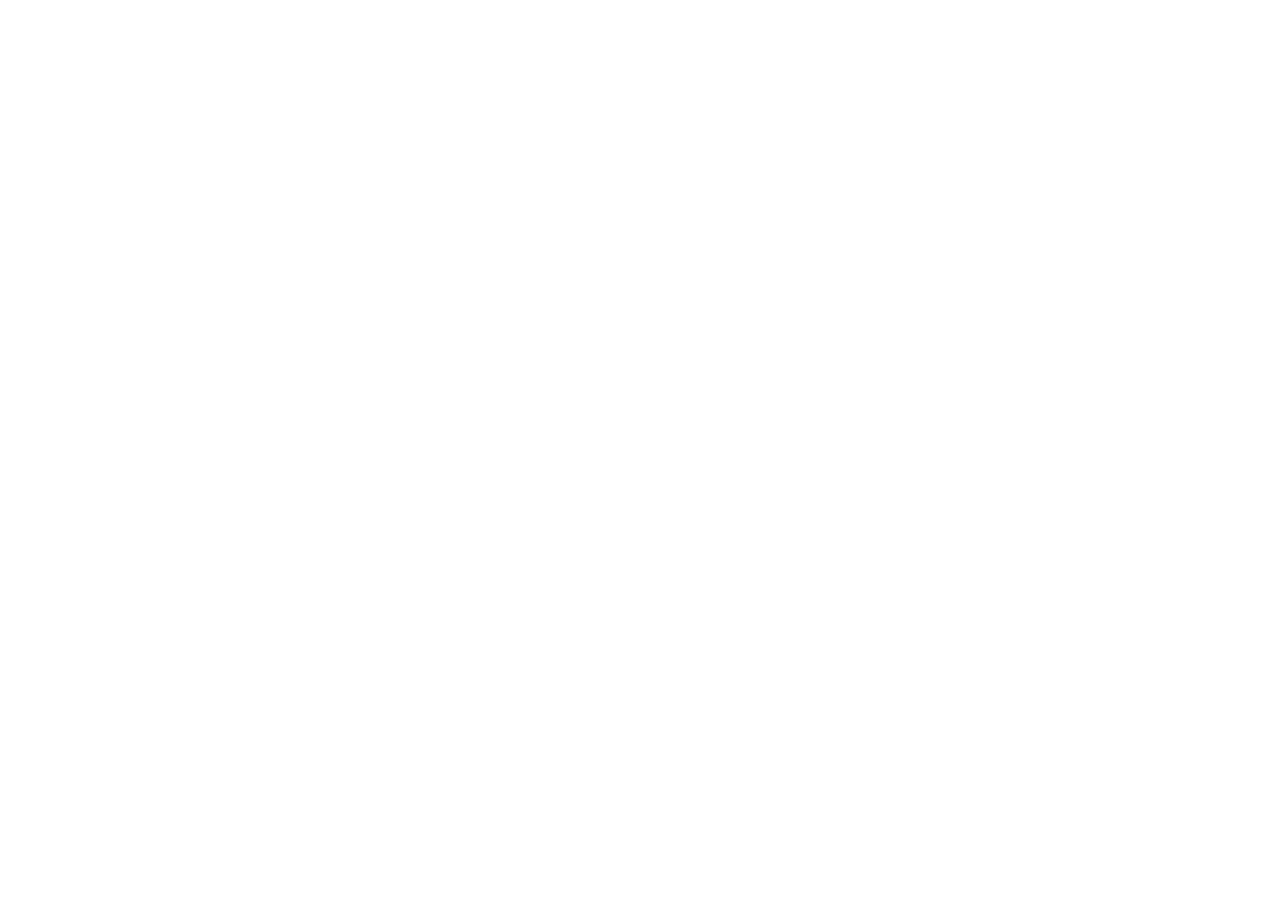
==== index.html @ 86fa1b0d "init project" ====
<!DOCTYPE html>
<html lang="en">
<head>
    <meta charset="UTF-8">
    <meta name="viewport" content="width=device-width, initial-scale=1.0">
    <title>Document</title>
</head>
<body>
    
</body>
</html>
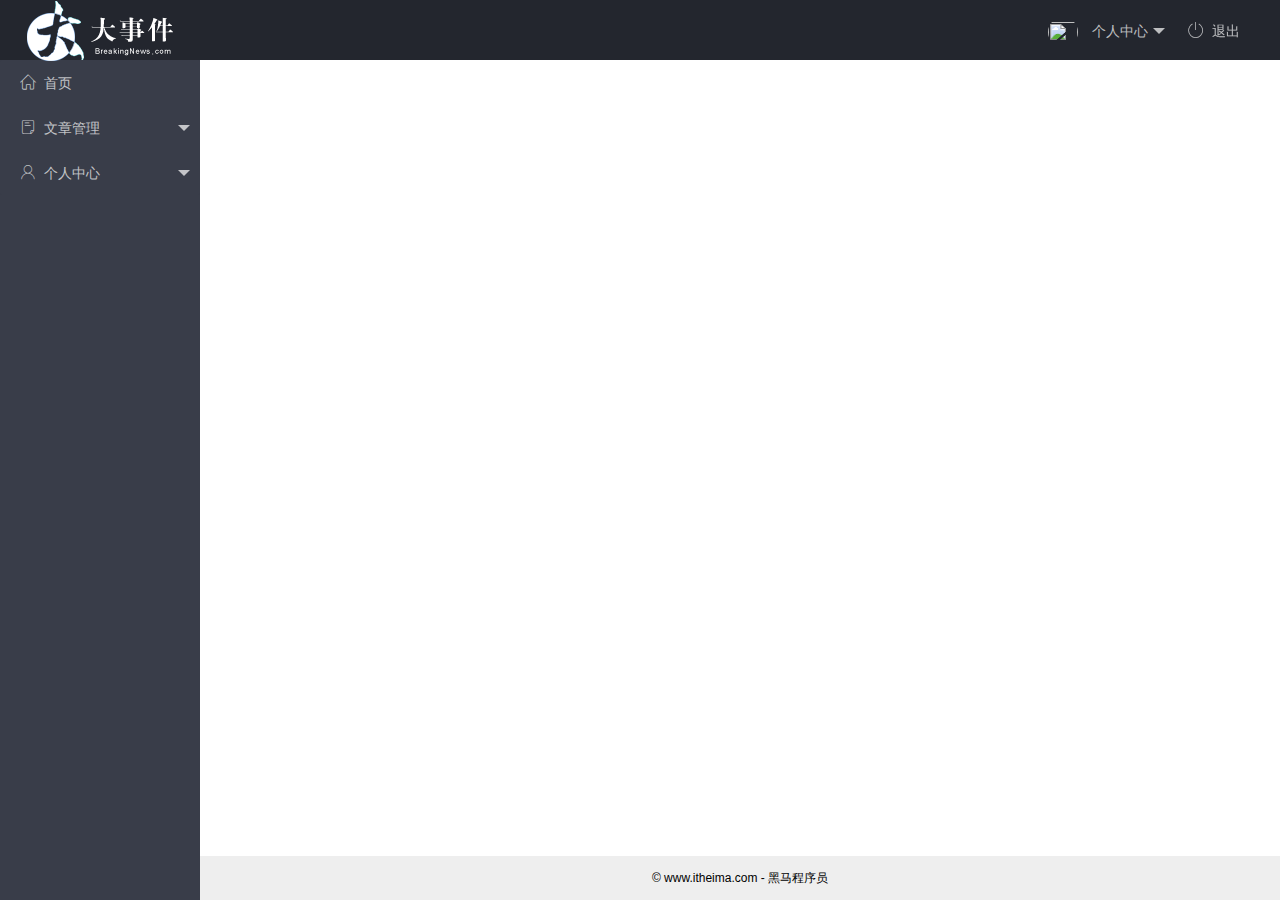
==== commit 45e73224: "完成了首页功能的开发" ====
--- a/index.html
+++ b/index.html
@@ -1,11 +1,86 @@
 <!DOCTYPE html>
 <html lang="en">
+
 <head>
     <meta charset="UTF-8">
     <meta name="viewport" content="width=device-width, initial-scale=1.0">
-    <title>Document</title>
+    <title>后台主页</title>
+    <!-- 导入layui.css -->
+    <link rel="stylesheet" href="assets/lib/layui/css/layui.css">
+    <!-- 导入iconfont.css -->
+    <link rel="stylesheet" href="assets/fonts/iconfont.css">
+    <!-- 导入index.css -->
+    <link rel="stylesheet" href="assets/css/index.css">
 </head>
-<body>
-    
+
+<body class="layui-layout-body">
+    <div class="layui-layout layui-layout-admin">
+        <div class="layui-header">
+            <div class="layui-logo">
+                <!-- 插入logo图片 -->
+                <img src="assets/images/logo.png" alt="">
+            </div>
+            <!-- 头部区域（可配合layui已有的水平导航） -->
+            <ul class="layui-nav layui-layout-right">
+                <li class="layui-nav-item">
+                    <a href="javascript:;">
+                        <img src="http://t.cn/RCzsdCq" class="layui-nav-img">
+                        个人中心
+                    </a>
+                    <dl class="layui-nav-child">
+                        <dd><a href="">基本资料</a></dd>
+                        <dd><a href="">更换头像</a></dd>
+                        <dd><a href="">重置密码</a></dd>
+                    </dl>
+                </li>
+                <li class="layui-nav-item"><a href=""><span class="iconfont icon-tuichu
+                    "></span>退出</a></li>
+            </ul>
+        </div>
+
+        <div class="layui-side layui-bg-black">
+            <div class="layui-side-scroll">
+                <!-- 左侧导航区域（可配合layui已有的垂直导航） -->
+                <!-- lay-shrink="all" 这个属性展开子菜单时，收缩兄弟节点已展开的子菜单 -->
+                <ul class="layui-nav layui-nav-tree" lay-shrink="all">
+                    <li class="layui-nav-item"><a href="home/dashboard.html" target="fm"><span class="iconfont icon-home"></span>首页</a>
+                    </li>
+                    <li class="layui-nav-item">
+                        <a class="" href="javascript:;"><span class="iconfont icon-16"></span>文章管理</a>
+                        <dl class="layui-nav-child">
+                            <dd><a href="javascript:;"><i class="layui-icon layui-icon-app"></i>文章类别</a></dd>
+                            <dd><a href="javascript:;"><i class="layui-icon layui-icon-app"></i>文章列表</a></dd>
+                            <dd><a href="javascript:;"><i class="layui-icon layui-icon-app"></i>发布文章</a></dd>
+                        </dl>
+                    </li>
+                    <li class="layui-nav-item">
+                        <a href="javascript:;"><span class="iconfont icon-user"></span>个人中心</a>
+                        <dl class="layui-nav-child">
+                            <dd><a href="javascript:;"><i class="layui-icon layui-icon-app"></i>基本资料</a></dd>
+                            <dd><a href="javascript:;"><i class="layui-icon layui-icon-app"></i>更换头像</a></dd>
+                            <dd><a href="javascript:;"><i class="layui-icon 
+                                layui-icon-app"></i>重置密码</a></dd>
+                        </dl>
+                    </li>
+                </ul>
+            </div>
+        </div>
+
+        <div class="layui-body">
+            <!-- 内容主体区域 -->
+            <!-- 这个标签可以看作是网页的载体 -->
+            <iframe name="fm" src="" frameborder="0">
+
+            </iframe>
+        </div>
+
+        <div class="layui-footer">
+            <!-- 底部固定区域 -->
+            © www.itheima.com - 黑马程序员
+        </div>
+    </div>
+    <!-- 导入layui.js文件 -->
+    <script src="assets/lib/layui/layui.all.js"></script>
 </body>
+
 </html>--- a/assets/lib/layui/css/layui.css
+++ b/assets/lib/layui/css/layui.css
@@ -0,0 +1,2 @@
+/** layui-v2.5.5 MIT License By https://www.layui.com */
+ .layui-inline,img{display:inline-block;vertical-align:middle}h1,h2,h3,h4,h5,h6{font-weight:400}.layui-edge,.layui-header,.layui-inline,.layui-main{position:relative}.layui-body,.layui-edge,.layui-elip{overflow:hidden}.layui-btn,.layui-edge,.layui-inline,img{vertical-align:middle}.layui-btn,.layui-disabled,.layui-icon,.layui-unselect{-moz-user-select:none;-webkit-user-select:none;-ms-user-select:none}.layui-elip,.layui-form-checkbox span,.layui-form-pane .layui-form-label{text-overflow:ellipsis;white-space:nowrap}.layui-breadcrumb,.layui-tree-btnGroup{visibility:hidden}blockquote,body,button,dd,div,dl,dt,form,h1,h2,h3,h4,h5,h6,input,li,ol,p,pre,td,textarea,th,ul{margin:0;padding:0;-webkit-tap-highlight-color:rgba(0,0,0,0)}a:active,a:hover{outline:0}img{border:none}li{list-style:none}table{border-collapse:collapse;border-spacing:0}h4,h5,h6{font-size:100%}button,input,optgroup,option,select,textarea{font-family:inherit;font-size:inherit;font-style:inherit;font-weight:inherit;outline:0}pre{white-space:pre-wrap;white-space:-moz-pre-wrap;white-space:-pre-wrap;white-space:-o-pre-wrap;word-wrap:break-word}body{line-height:24px;font:14px Helvetica Neue,Helvetica,PingFang SC,Tahoma,Arial,sans-serif}hr{height:1px;margin:10px 0;border:0;clear:both}a{color:#333;text-decoration:none}a:hover{color:#777}a cite{font-style:normal;*cursor:pointer}.layui-border-box,.layui-border-box *{box-sizing:border-box}.layui-box,.layui-box *{box-sizing:content-box}.layui-clear{clear:both;*zoom:1}.layui-clear:after{content:'\20';clear:both;*zoom:1;display:block;height:0}.layui-inline{*display:inline;*zoom:1}.layui-edge{display:inline-block;width:0;height:0;border-width:6px;border-style:dashed;border-color:transparent}.layui-edge-top{top:-4px;border-bottom-color:#999;border-bottom-style:solid}.layui-edge-right{border-left-color:#999;border-left-style:solid}.layui-edge-bottom{top:2px;border-top-color:#999;border-top-style:solid}.layui-edge-left{border-right-color:#999;border-right-style:solid}.layui-disabled,.layui-disabled:hover{color:#d2d2d2!important;cursor:not-allowed!important}.layui-circle{border-radius:100%}.layui-show{display:block!important}.layui-hide{display:none!important}@font-face{font-family:layui-icon;src:url(../font/iconfont.eot?v=250);src:url(../font/iconfont.eot?v=250#iefix) format('embedded-opentype'),url(../font/iconfont.woff2?v=250) format('woff2'),url(../font/iconfont.woff?v=250) format('woff'),url(../font/iconfont.ttf?v=250) format('truetype'),url(../font/iconfont.svg?v=250#layui-icon) format('svg')}.layui-icon{font-family:layui-icon!important;font-size:16px;font-style:normal;-webkit-font-smoothing:antialiased;-moz-osx-font-smoothing:grayscale}.layui-icon-reply-fill:before{content:"\e611"}.layui-icon-set-fill:before{content:"\e614"}.layui-icon-menu-fill:before{content:"\e60f"}.layui-icon-search:before{content:"\e615"}.layui-icon-share:before{content:"\e641"}.layui-icon-set-sm:before{content:"\e620"}.layui-icon-engine:before{content:"\e628"}.layui-icon-close:before{content:"\1006"}.layui-icon-close-fill:before{content:"\1007"}.layui-icon-chart-screen:before{content:"\e629"}.layui-icon-star:before{content:"\e600"}.layui-icon-circle-dot:before{content:"\e617"}.layui-icon-chat:before{content:"\e606"}.layui-icon-release:before{content:"\e609"}.layui-icon-list:before{content:"\e60a"}.layui-icon-chart:before{content:"\e62c"}.layui-icon-ok-circle:before{content:"\1005"}.layui-icon-layim-theme:before{content:"\e61b"}.layui-icon-table:before{content:"\e62d"}.layui-icon-right:before{content:"\e602"}.layui-icon-left:before{content:"\e603"}.layui-icon-cart-simple:before{content:"\e698"}.layui-icon-face-cry:before{content:"\e69c"}.layui-icon-face-smile:before{content:"\e6af"}.layui-icon-survey:before{content:"\e6b2"}.layui-icon-tree:before{content:"\e62e"}.layui-icon-upload-circle:before{content:"\e62f"}.layui-icon-add-circle:before{content:"\e61f"}.layui-icon-download-circle:before{content:"\e601"}.layui-icon-templeate-1:before{content:"\e630"}.layui-icon-util:before{content:"\e631"}.layui-icon-face-surprised:before{content:"\e664"}.layui-icon-edit:before{content:"\e642"}.layui-icon-speaker:before{content:"\e645"}.layui-icon-down:before{content:"\e61a"}.layui-icon-file:before{content:"\e621"}.layui-icon-layouts:before{content:"\e632"}.layui-icon-rate-half:before{content:"\e6c9"}.layui-icon-add-circle-fine:before{content:"\e608"}.layui-icon-prev-circle:before{content:"\e633"}.layui-icon-read:before{content:"\e705"}.layui-icon-404:before{content:"\e61c"}.layui-icon-carousel:before{content:"\e634"}.layui-icon-help:before{content:"\e607"}.layui-icon-code-circle:before{content:"\e635"}.layui-icon-water:before{content:"\e636"}.layui-icon-username:before{content:"\e66f"}.layui-icon-find-fill:before{content:"\e670"}.layui-icon-about:before{content:"\e60b"}.layui-icon-location:before{content:"\e715"}.layui-icon-up:before{content:"\e619"}.layui-icon-pause:before{content:"\e651"}.layui-icon-date:before{content:"\e637"}.layui-icon-layim-uploadfile:before{content:"\e61d"}.layui-icon-delete:before{content:"\e640"}.layui-icon-play:before{content:"\e652"}.layui-icon-top:before{content:"\e604"}.layui-icon-friends:before{content:"\e612"}.layui-icon-refresh-3:before{content:"\e9aa"}.layui-icon-ok:before{content:"\e605"}.layui-icon-layer:before{content:"\e638"}.layui-icon-face-smile-fine:before{content:"\e60c"}.layui-icon-dollar:before{content:"\e659"}.layui-icon-group:before{content:"\e613"}.layui-icon-layim-download:before{content:"\e61e"}.layui-icon-picture-fine:before{content:"\e60d"}.layui-icon-link:before{content:"\e64c"}.layui-icon-diamond:before{content:"\e735"}.layui-icon-log:before{content:"\e60e"}.layui-icon-rate-solid:before{content:"\e67a"}.layui-icon-fonts-del:before{content:"\e64f"}.layui-icon-unlink:before{content:"\e64d"}.layui-icon-fonts-clear:before{content:"\e639"}.layui-icon-triangle-r:before{content:"\e623"}.layui-icon-circle:before{content:"\e63f"}.layui-icon-radio:before{content:"\e643"}.layui-icon-align-center:before{content:"\e647"}.layui-icon-align-right:before{content:"\e648"}.layui-icon-align-left:before{content:"\e649"}.layui-icon-loading-1:before{content:"\e63e"}.layui-icon-return:before{content:"\e65c"}.layui-icon-fonts-strong:before{content:"\e62b"}.layui-icon-upload:before{content:"\e67c"}.layui-icon-dialogue:before{content:"\e63a"}.layui-icon-video:before{content:"\e6ed"}.layui-icon-headset:before{content:"\e6fc"}.layui-icon-cellphone-fine:before{content:"\e63b"}.layui-icon-add-1:before{content:"\e654"}.layui-icon-face-smile-b:before{content:"\e650"}.layui-icon-fonts-html:before{content:"\e64b"}.layui-icon-form:before{content:"\e63c"}.layui-icon-cart:before{content:"\e657"}.layui-icon-camera-fill:before{content:"\e65d"}.layui-icon-tabs:before{content:"\e62a"}.layui-icon-fonts-code:before{content:"\e64e"}.layui-icon-fire:before{content:"\e756"}.layui-icon-set:before{content:"\e716"}.layui-icon-fonts-u:before{content:"\e646"}.layui-icon-triangle-d:before{content:"\e625"}.layui-icon-tips:before{content:"\e702"}.layui-icon-picture:before{content:"\e64a"}.layui-icon-more-vertical:before{content:"\e671"}.layui-icon-flag:before{content:"\e66c"}.layui-icon-loading:before{content:"\e63d"}.layui-icon-fonts-i:before{content:"\e644"}.layui-icon-refresh-1:before{content:"\e666"}.layui-icon-rmb:before{content:"\e65e"}.layui-icon-home:before{content:"\e68e"}.layui-icon-user:before{content:"\e770"}.layui-icon-notice:before{content:"\e667"}.layui-icon-login-weibo:before{content:"\e675"}.layui-icon-voice:before{content:"\e688"}.layui-icon-upload-drag:before{content:"\e681"}.layui-icon-login-qq:before{content:"\e676"}.layui-icon-snowflake:before{content:"\e6b1"}.layui-icon-file-b:before{content:"\e655"}.layui-icon-template:before{content:"\e663"}.layui-icon-auz:before{content:"\e672"}.layui-icon-console:before{content:"\e665"}.layui-icon-app:before{content:"\e653"}.layui-icon-prev:before{content:"\e65a"}.layui-icon-website:before{content:"\e7ae"}.layui-icon-next:before{content:"\e65b"}.layui-icon-component:before{content:"\e857"}.layui-icon-more:before{content:"\e65f"}.layui-icon-login-wechat:before{content:"\e677"}.layui-icon-shrink-right:before{content:"\e668"}.layui-icon-spread-left:before{content:"\e66b"}.layui-icon-camera:before{content:"\e660"}.layui-icon-note:before{content:"\e66e"}.layui-icon-refresh:before{content:"\e669"}.layui-icon-female:before{content:"\e661"}.layui-icon-male:before{content:"\e662"}.layui-icon-password:before{content:"\e673"}.layui-icon-senior:before{content:"\e674"}.layui-icon-theme:before{content:"\e66a"}.layui-icon-tread:before{content:"\e6c5"}.layui-icon-praise:before{content:"\e6c6"}.layui-icon-star-fill:before{content:"\e658"}.layui-icon-rate:before{content:"\e67b"}.layui-icon-template-1:before{content:"\e656"}.layui-icon-vercode:before{content:"\e679"}.layui-icon-cellphone:before{content:"\e678"}.layui-icon-screen-full:before{content:"\e622"}.layui-icon-screen-restore:before{content:"\e758"}.layui-icon-cols:before{content:"\e610"}.layui-icon-export:before{content:"\e67d"}.layui-icon-print:before{content:"\e66d"}.layui-icon-slider:before{content:"\e714"}.layui-icon-addition:before{content:"\e624"}.layui-icon-subtraction:before{content:"\e67e"}.layui-icon-service:before{content:"\e626"}.layui-icon-transfer:before{content:"\e691"}.layui-main{width:1140px;margin:0 auto}.layui-header{z-index:1000;height:60px}.layui-header a:hover{transition:all .5s;-webkit-transition:all .5s}.layui-side{position:fixed;left:0;top:0;bottom:0;z-index:999;width:200px;overflow-x:hidden}.layui-side-scroll{position:relative;width:220px;height:100%;overflow-x:hidden}.layui-body{position:absolute;left:200px;right:0;top:0;bottom:0;z-index:998;width:auto;overflow-y:auto;box-sizing:border-box}.layui-layout-body{overflow:hidden}.layui-layout-admin .layui-header{background-color:#23262E}.layui-layout-admin .layui-side{top:60px;width:200px;overflow-x:hidden}.layui-layout-admin .layui-body{position:fixed;top:60px;bottom:44px}.layui-layout-admin .layui-main{width:auto;margin:0 15px}.layui-layout-admin .layui-footer{position:fixed;left:200px;right:0;bottom:0;height:44px;line-height:44px;padding:0 15px;background-color:#eee}.layui-layout-admin .layui-logo{position:absolute;left:0;top:0;width:200px;height:100%;line-height:60px;text-align:center;color:#009688;font-size:16px}.layui-layout-admin .layui-header .layui-nav{background:0 0}.layui-layout-left{position:absolute!important;left:200px;top:0}.layui-layout-right{position:absolute!important;right:0;top:0}.layui-container{position:relative;margin:0 auto;padding:0 15px;box-sizing:border-box}.layui-fluid{position:relative;margin:0 auto;padding:0 15px}.layui-row:after,.layui-row:before{content:'';display:block;clear:both}.layui-col-lg1,.layui-col-lg10,.layui-col-lg11,.layui-col-lg12,.layui-col-lg2,.layui-col-lg3,.layui-col-lg4,.layui-col-lg5,.layui-col-lg6,.layui-col-lg7,.layui-col-lg8,.layui-col-lg9,.layui-col-md1,.layui-col-md10,.layui-col-md11,.layui-col-md12,.layui-col-md2,.layui-col-md3,.layui-col-md4,.layui-col-md5,.layui-col-md6,.layui-col-md7,.layui-col-md8,.layui-col-md9,.layui-col-sm1,.layui-col-sm10,.layui-col-sm11,.layui-col-sm12,.layui-col-sm2,.layui-col-sm3,.layui-col-sm4,.layui-col-sm5,.layui-col-sm6,.layui-col-sm7,.layui-col-sm8,.layui-col-sm9,.layui-col-xs1,.layui-col-xs10,.layui-col-xs11,.layui-col-xs12,.layui-col-xs2,.layui-col-xs3,.layui-col-xs4,.layui-col-xs5,.layui-col-xs6,.layui-col-xs7,.layui-col-xs8,.layui-col-xs9{position:relative;display:block;box-sizing:border-box}.layui-col-xs1,.layui-col-xs10,.layui-col-xs11,.layui-col-xs12,.layui-col-xs2,.layui-col-xs3,.layui-col-xs4,.layui-col-xs5,.layui-col-xs6,.layui-col-xs7,.layui-col-xs8,.layui-col-xs9{float:left}.layui-col-xs1{width:8.33333333%}.layui-col-xs2{width:16.66666667%}.layui-col-xs3{width:25%}.layui-col-xs4{width:33.33333333%}.layui-col-xs5{width:41.66666667%}.layui-col-xs6{width:50%}.layui-col-xs7{width:58.33333333%}.layui-col-xs8{width:66.66666667%}.layui-col-xs9{width:75%}.layui-col-xs10{width:83.33333333%}.layui-col-xs11{width:91.66666667%}.layui-col-xs12{width:100%}.layui-col-xs-offset1{margin-left:8.33333333%}.layui-col-xs-offset2{margin-left:16.66666667%}.layui-col-xs-offset3{margin-left:25%}.layui-col-xs-offset4{margin-left:33.33333333%}.layui-col-xs-offset5{margin-left:41.66666667%}.layui-col-xs-offset6{margin-left:50%}.layui-col-xs-offset7{margin-left:58.33333333%}.layui-col-xs-offset8{margin-left:66.66666667%}.layui-col-xs-offset9{margin-left:75%}.layui-col-xs-offset10{margin-left:83.33333333%}.layui-col-xs-offset11{margin-left:91.66666667%}.layui-col-xs-offset12{margin-left:100%}@media screen and (max-width:768px){.layui-hide-xs{display:none!important}.layui-show-xs-block{display:block!important}.layui-show-xs-inline{display:inline!important}.layui-show-xs-inline-block{display:inline-block!important}}@media screen and (min-width:768px){.layui-container{width:750px}.layui-hide-sm{display:none!important}.layui-show-sm-block{display:block!important}.layui-show-sm-inline{display:inline!important}.layui-show-sm-inline-block{display:inline-block!important}.layui-col-sm1,.layui-col-sm10,.layui-col-sm11,.layui-col-sm12,.layui-col-sm2,.layui-col-sm3,.layui-col-sm4,.layui-col-sm5,.layui-col-sm6,.layui-col-sm7,.layui-col-sm8,.layui-col-sm9{float:left}.layui-col-sm1{width:8.33333333%}.layui-col-sm2{width:16.66666667%}.layui-col-sm3{width:25%}.layui-col-sm4{width:33.33333333%}.layui-col-sm5{width:41.66666667%}.layui-col-sm6{width:50%}.layui-col-sm7{width:58.33333333%}.layui-col-sm8{width:66.66666667%}.layui-col-sm9{width:75%}.layui-col-sm10{width:83.33333333%}.layui-col-sm11{width:91.66666667%}.layui-col-sm12{width:100%}.layui-col-sm-offset1{margin-left:8.33333333%}.layui-col-sm-offset2{margin-left:16.66666667%}.layui-col-sm-offset3{margin-left:25%}.layui-col-sm-offset4{margin-left:33.33333333%}.layui-col-sm-offset5{margin-left:41.66666667%}.layui-col-sm-offset6{margin-left:50%}.layui-col-sm-offset7{margin-left:58.33333333%}.layui-col-sm-offset8{margin-left:66.66666667%}.layui-col-sm-offset9{margin-left:75%}.layui-col-sm-offset10{margin-left:83.33333333%}.layui-col-sm-offset11{margin-left:91.66666667%}.layui-col-sm-offset12{margin-left:100%}}@media screen and (min-width:992px){.layui-container{width:970px}.layui-hide-md{display:none!important}.layui-show-md-block{display:block!important}.layui-show-md-inline{display:inline!important}.layui-show-md-inline-block{display:inline-block!important}.layui-col-md1,.layui-col-md10,.layui-col-md11,.layui-col-md12,.layui-col-md2,.layui-col-md3,.layui-col-md4,.layui-col-md5,.layui-col-md6,.layui-col-md7,.layui-col-md8,.layui-col-md9{float:left}.layui-col-md1{width:8.33333333%}.layui-col-md2{width:16.66666667%}.layui-col-md3{width:25%}.layui-col-md4{width:33.33333333%}.layui-col-md5{width:41.66666667%}.layui-col-md6{width:50%}.layui-col-md7{width:58.33333333%}.layui-col-md8{width:66.66666667%}.layui-col-md9{width:75%}.layui-col-md10{width:83.33333333%}.layui-col-md11{width:91.66666667%}.layui-col-md12{width:100%}.layui-col-md-offset1{margin-left:8.33333333%}.layui-col-md-offset2{margin-left:16.66666667%}.layui-col-md-offset3{margin-left:25%}.layui-col-md-offset4{margin-left:33.33333333%}.layui-col-md-offset5{margin-left:41.66666667%}.layui-col-md-offset6{margin-left:50%}.layui-col-md-offset7{margin-left:58.33333333%}.layui-col-md-offset8{margin-left:66.66666667%}.layui-col-md-offset9{margin-left:75%}.layui-col-md-offset10{margin-left:83.33333333%}.layui-col-md-offset11{margin-left:91.66666667%}.layui-col-md-offset12{margin-left:100%}}@media screen and (min-width:1200px){.layui-container{width:1170px}.layui-hide-lg{display:none!important}.layui-show-lg-block{display:block!important}.layui-show-lg-inline{display:inline!important}.layui-show-lg-inline-block{display:inline-block!important}.layui-col-lg1,.layui-col-lg10,.layui-col-lg11,.layui-col-lg12,.layui-col-lg2,.layui-col-lg3,.layui-col-lg4,.layui-col-lg5,.layui-col-lg6,.layui-col-lg7,.layui-col-lg8,.layui-col-lg9{float:left}.layui-col-lg1{width:8.33333333%}.layui-col-lg2{width:16.66666667%}.layui-col-lg3{width:25%}.layui-col-lg4{width:33.33333333%}.layui-col-lg5{width:41.66666667%}.layui-col-lg6{width:50%}.layui-col-lg7{width:58.33333333%}.layui-col-lg8{width:66.66666667%}.layui-col-lg9{width:75%}.layui-col-lg10{width:83.33333333%}.layui-col-lg11{width:91.66666667%}.layui-col-lg12{width:100%}.layui-col-lg-offset1{margin-left:8.33333333%}.layui-col-lg-offset2{margin-left:16.66666667%}.layui-col-lg-offset3{margin-left:25%}.layui-col-lg-offset4{margin-left:33.33333333%}.layui-col-lg-offset5{margin-left:41.66666667%}.layui-col-lg-offset6{margin-left:50%}.layui-col-lg-offset7{margin-left:58.33333333%}.layui-col-lg-offset8{margin-left:66.66666667%}.layui-col-lg-offset9{margin-left:75%}.layui-col-lg-offset10{margin-left:83.33333333%}.layui-col-lg-offset11{margin-left:91.66666667%}.layui-col-lg-offset12{margin-left:100%}}.layui-col-space1{margin:-.5px}.layui-col-space1>*{padding:.5px}.layui-col-space3{margin:-1.5px}.layui-col-space3>*{padding:1.5px}.layui-col-space5{margin:-2.5px}.layui-col-space5>*{padding:2.5px}.layui-col-space8{margin:-3.5px}.layui-col-space8>*{padding:3.5px}.layui-col-space10{margin:-5px}.layui-col-space10>*{padding:5px}.layui-col-space12{margin:-6px}.layui-col-space12>*{padding:6px}.layui-col-space15{margin:-7.5px}.layui-col-space15>*{padding:7.5px}.layui-col-space18{margin:-9px}.layui-col-space18>*{padding:9px}.layui-col-space20{margin:-10px}.layui-col-space20>*{padding:10px}.layui-col-space22{margin:-11px}.layui-col-space22>*{padding:11px}.layui-col-space25{margin:-12.5px}.layui-col-space25>*{padding:12.5px}.layui-col-space30{margin:-15px}.layui-col-space30>*{padding:15px}.layui-btn,.layui-input,.layui-select,.layui-textarea,.layui-upload-button{outline:0;-webkit-appearance:none;transition:all .3s;-webkit-transition:all .3s;box-sizing:border-box}.layui-elem-quote{margin-bottom:10px;padding:15px;line-height:22px;border-left:5px solid #009688;border-radius:0 2px 2px 0;background-color:#f2f2f2}.layui-quote-nm{border-style:solid;border-width:1px 1px 1px 5px;background:0 0}.layui-elem-field{margin-bottom:10px;padding:0;border-width:1px;border-style:solid}.layui-elem-field legend{margin-left:20px;padding:0 10px;font-size:20px;font-weight:300}.layui-field-title{margin:10px 0 20px;border-width:1px 0 0}.layui-field-box{padding:10px 15px}.layui-field-title .layui-field-box{padding:10px 0}.layui-progress{position:relative;height:6px;border-radius:20px;background-color:#e2e2e2}.layui-progress-bar{position:absolute;left:0;top:0;width:0;max-width:100%;height:6px;border-radius:20px;text-align:right;background-color:#5FB878;transition:all .3s;-webkit-transition:all .3s}.layui-progress-big,.layui-progress-big .layui-progress-bar{height:18px;line-height:18px}.layui-progress-text{position:relative;top:-20px;line-height:18px;font-size:12px;color:#666}.layui-progress-big .layui-progress-text{position:static;padding:0 10px;color:#fff}.layui-collapse{border-width:1px;border-style:solid;border-radius:2px}.layui-colla-content,.layui-colla-item{border-top-width:1px;border-top-style:solid}.layui-colla-item:first-child{border-top:none}.layui-colla-title{position:relative;height:42px;line-height:42px;padding:0 15px 0 35px;color:#333;background-color:#f2f2f2;cursor:pointer;font-size:14px;overflow:hidden}.layui-colla-content{display:none;padding:10px 15px;line-height:22px;color:#666}.layui-colla-icon{position:absolute;left:15px;top:0;font-size:14px}.layui-card{margin-bottom:15px;border-radius:2px;background-color:#fff;box-shadow:0 1px 2px 0 rgba(0,0,0,.05)}.layui-card:last-child{margin-bottom:0}.layui-card-header{position:relative;height:42px;line-height:42px;padding:0 15px;border-bottom:1px solid #f6f6f6;color:#333;border-radius:2px 2px 0 0;font-size:14px}.layui-bg-black,.layui-bg-blue,.layui-bg-cyan,.layui-bg-green,.layui-bg-orange,.layui-bg-red{color:#fff!important}.layui-card-body{position:relative;padding:10px 15px;line-height:24px}.layui-card-body[pad15]{padding:15px}.layui-card-body[pad20]{padding:20px}.layui-card-body .layui-table{margin:5px 0}.layui-card .layui-tab{margin:0}.layui-panel-window{position:relative;padding:15px;border-radius:0;border-top:5px solid #E6E6E6;background-color:#fff}.layui-auxiliar-moving{position:fixed;left:0;right:0;top:0;bottom:0;width:100%;height:100%;background:0 0;z-index:9999999999}.layui-form-label,.layui-form-mid,.layui-form-select,.layui-input-block,.layui-input-inline,.layui-textarea{position:relative}.layui-bg-red{background-color:#FF5722!important}.layui-bg-orange{background-color:#FFB800!important}.layui-bg-green{background-color:#009688!important}.layui-bg-cyan{background-color:#2F4056!important}.layui-bg-blue{background-color:#1E9FFF!important}.layui-bg-black{background-color:#393D49!important}.layui-bg-gray{background-color:#eee!important;color:#666!important}.layui-badge-rim,.layui-colla-content,.layui-colla-item,.layui-collapse,.layui-elem-field,.layui-form-pane .layui-form-item[pane],.layui-form-pane .layui-form-label,.layui-input,.layui-layedit,.layui-layedit-tool,.layui-quote-nm,.layui-select,.layui-tab-bar,.layui-tab-card,.layui-tab-title,.layui-tab-title .layui-this:after,.layui-textarea{border-color:#e6e6e6}.layui-timeline-item:before,hr{background-color:#e6e6e6}.layui-text{line-height:22px;font-size:14px;color:#666}.layui-text h1,.layui-text h2,.layui-text h3{font-weight:500;color:#333}.layui-text h1{font-size:30px}.layui-text h2{font-size:24px}.layui-text h3{font-size:18px}.layui-text a:not(.layui-btn){color:#01AAED}.layui-text a:not(.layui-btn):hover{text-decoration:underline}.layui-text ul{padding:5px 0 5px 15px}.layui-text ul li{margin-top:5px;list-style-type:disc}.layui-text em,.layui-word-aux{color:#999!important;padding:0 5px!important}.layui-btn{display:inline-block;height:38px;line-height:38px;padding:0 18px;background-color:#009688;color:#fff;white-space:nowrap;text-align:center;font-size:14px;border:none;border-radius:2px;cursor:pointer}.layui-btn:hover{opacity:.8;filter:alpha(opacity=80);color:#fff}.layui-btn:active{opacity:1;filter:alpha(opacity=100)}.layui-btn+.layui-btn{margin-left:10px}.layui-btn-container{font-size:0}.layui-btn-container .layui-btn{margin-right:10px;margin-bottom:10px}.layui-btn-container .layui-btn+.layui-btn{margin-left:0}.layui-table .layui-btn-container .layui-btn{margin-bottom:9px}.layui-btn-radius{border-radius:100px}.layui-btn .layui-icon{margin-right:3px;font-size:18px;vertical-align:bottom;vertical-align:middle\9}.layui-btn-primary{border:1px solid #C9C9C9;background-color:#fff;color:#555}.layui-btn-primary:hover{border-color:#009688;color:#333}.layui-btn-normal{background-color:#1E9FFF}.layui-btn-warm{background-color:#FFB800}.layui-btn-danger{background-color:#FF5722}.layui-btn-checked{background-color:#5FB878}.layui-btn-disabled,.layui-btn-disabled:active,.layui-btn-disabled:hover{border:1px solid #e6e6e6;background-color:#FBFBFB;color:#C9C9C9;cursor:not-allowed;opacity:1}.layui-btn-lg{height:44px;line-height:44px;padding:0 25px;font-size:16px}.layui-btn-sm{height:30px;line-height:30px;padding:0 10px;font-size:12px}.layui-btn-sm i{font-size:16px!important}.layui-btn-xs{height:22px;line-height:22px;padding:0 5px;font-size:12px}.layui-btn-xs i{font-size:14px!important}.layui-btn-group{display:inline-block;vertical-align:middle;font-size:0}.layui-btn-group .layui-btn{margin-left:0!important;margin-right:0!important;border-left:1px solid rgba(255,255,255,.5);border-radius:0}.layui-btn-group .layui-btn-primary{border-left:none}.layui-btn-group .layui-btn-primary:hover{border-color:#C9C9C9;color:#009688}.layui-btn-group .layui-btn:first-child{border-left:none;border-radius:2px 0 0 2px}.layui-btn-group .layui-btn-primary:first-child{border-left:1px solid #c9c9c9}.layui-btn-group .layui-btn:last-child{border-radius:0 2px 2px 0}.layui-btn-group .layui-btn+.layui-btn{margin-left:0}.layui-btn-group+.layui-btn-group{margin-left:10px}.layui-btn-fluid{width:100%}.layui-input,.layui-select,.layui-textarea{height:38px;line-height:1.3;line-height:38px\9;border-width:1px;border-style:solid;background-color:#fff;border-radius:2px}.layui-input::-webkit-input-placeholder,.layui-select::-webkit-input-placeholder,.layui-textarea::-webkit-input-placeholder{line-height:1.3}.layui-input,.layui-textarea{display:block;width:100%;padding-left:10px}.layui-input:hover,.layui-textarea:hover{border-color:#D2D2D2!important}.layui-input:focus,.layui-textarea:focus{border-color:#C9C9C9!important}.layui-textarea{min-height:100px;height:auto;line-height:20px;padding:6px 10px;resize:vertical}.layui-select{padding:0 10px}.layui-form input[type=checkbox],.layui-form input[type=radio],.layui-form select{display:none}.layui-form [lay-ignore]{display:initial}.layui-form-item{margin-bottom:15px;clear:both;*zoom:1}.layui-form-item:after{content:'\20';clear:both;*zoom:1;display:block;height:0}.layui-form-label{float:left;display:block;padding:9px 15px;width:80px;font-weight:400;line-height:20px;text-align:right}.layui-form-label-col{display:block;float:none;padding:9px 0;line-height:20px;text-align:left}.layui-form-item .layui-inline{margin-bottom:5px;margin-right:10px}.layui-input-block{margin-left:110px;min-height:36px}.layui-input-inline{display:inline-block;vertical-align:middle}.layui-form-item .layui-input-inline{float:left;width:190px;margin-right:10px}.layui-form-text .layui-input-inline{width:auto}.layui-form-mid{float:left;display:block;padding:9px 0!important;line-height:20px;margin-right:10px}.layui-form-danger+.layui-form-select .layui-input,.layui-form-danger:focus{border-color:#FF5722!important}.layui-form-select .layui-input{padding-right:30px;cursor:pointer}.layui-form-select .layui-edge{position:absolute;right:10px;top:50%;margin-top:-3px;cursor:pointer;border-width:6px;border-top-color:#c2c2c2;border-top-style:solid;transition:all .3s;-webkit-transition:all .3s}.layui-form-select dl{display:none;position:absolute;left:0;top:42px;padding:5px 0;z-index:899;min-width:100%;border:1px solid #d2d2d2;max-height:300px;overflow-y:auto;background-color:#fff;border-radius:2px;box-shadow:0 2px 4px rgba(0,0,0,.12);box-sizing:border-box}.layui-form-select dl dd,.layui-form-select dl dt{padding:0 10px;line-height:36px;white-space:nowrap;overflow:hidden;text-overflow:ellipsis}.layui-form-select dl dt{font-size:12px;color:#999}.layui-form-select dl dd{cursor:pointer}.layui-form-select dl dd:hover{background-color:#f2f2f2;-webkit-transition:.5s all;transition:.5s all}.layui-form-select .layui-select-group dd{padding-left:20px}.layui-form-select dl dd.layui-select-tips{padding-left:10px!important;color:#999}.layui-form-select dl dd.layui-this{background-color:#5FB878;color:#fff}.layui-form-checkbox,.layui-form-select dl dd.layui-disabled{background-color:#fff}.layui-form-selected dl{display:block}.layui-form-checkbox,.layui-form-checkbox *,.layui-form-switch{display:inline-block;vertical-align:middle}.layui-form-selected .layui-edge{margin-top:-9px;-webkit-transform:rotate(180deg);transform:rotate(180deg);margin-top:-3px\9}:root .layui-form-selected .layui-edge{margin-top:-9px\0/IE9}.layui-form-selectup dl{top:auto;bottom:42px}.layui-select-none{margin:5px 0;text-align:center;color:#999}.layui-select-disabled .layui-disabled{border-color:#eee!important}.layui-select-disabled .layui-edge{border-top-color:#d2d2d2}.layui-form-checkbox{position:relative;height:30px;line-height:30px;margin-right:10px;padding-right:30px;cursor:pointer;font-size:0;-webkit-transition:.1s linear;transition:.1s linear;box-sizing:border-box}.layui-form-checkbox span{padding:0 10px;height:100%;font-size:14px;border-radius:2px 0 0 2px;background-color:#d2d2d2;color:#fff;overflow:hidden}.layui-form-checkbox:hover span{background-color:#c2c2c2}.layui-form-checkbox i{position:absolute;right:0;top:0;width:30px;height:28px;border:1px solid #d2d2d2;border-left:none;border-radius:0 2px 2px 0;color:#fff;font-size:20px;text-align:center}.layui-form-checkbox:hover i{border-color:#c2c2c2;color:#c2c2c2}.layui-form-checked,.layui-form-checked:hover{border-color:#5FB878}.layui-form-checked span,.layui-form-checked:hover span{background-color:#5FB878}.layui-form-checked i,.layui-form-checked:hover i{color:#5FB878}.layui-form-item .layui-form-checkbox{margin-top:4px}.layui-form-checkbox[lay-skin=primary]{height:auto!important;line-height:normal!important;min-width:18px;min-height:18px;border:none!important;margin-right:0;padding-left:28px;padding-right:0;background:0 0}.layui-form-checkbox[lay-skin=primary] span{padding-left:0;padding-right:15px;line-height:18px;background:0 0;color:#666}.layui-form-checkbox[lay-skin=primary] i{right:auto;left:0;width:16px;height:16px;line-height:16px;border:1px solid #d2d2d2;font-size:12px;border-radius:2px;background-color:#fff;-webkit-transition:.1s linear;transition:.1s linear}.layui-form-checkbox[lay-skin=primary]:hover i{border-color:#5FB878;color:#fff}.layui-form-checked[lay-skin=primary] i{border-color:#5FB878!important;background-color:#5FB878;color:#fff}.layui-checkbox-disbaled[lay-skin=primary] span{background:0 0!important;color:#c2c2c2}.layui-checkbox-disbaled[lay-skin=primary]:hover i{border-color:#d2d2d2}.layui-form-item .layui-form-checkbox[lay-skin=primary]{margin-top:10px}.layui-form-switch{position:relative;height:22px;line-height:22px;min-width:35px;padding:0 5px;margin-top:8px;border:1px solid #d2d2d2;border-radius:20px;cursor:pointer;background-color:#fff;-webkit-transition:.1s linear;transition:.1s linear}.layui-form-switch i{position:absolute;left:5px;top:3px;width:16px;height:16px;border-radius:20px;background-color:#d2d2d2;-webkit-transition:.1s linear;transition:.1s linear}.layui-form-switch em{position:relative;top:0;width:25px;margin-left:21px;padding:0!important;text-align:center!important;color:#999!important;font-style:normal!important;font-size:12px}.layui-form-onswitch{border-color:#5FB878;background-color:#5FB878}.layui-checkbox-disbaled,.layui-checkbox-disbaled i{border-color:#e2e2e2!important}.layui-form-onswitch i{left:100%;margin-left:-21px;background-color:#fff}.layui-form-onswitch em{margin-left:5px;margin-right:21px;color:#fff!important}.layui-checkbox-disbaled span{background-color:#e2e2e2!important}.layui-checkbox-disbaled:hover i{color:#fff!important}[lay-radio]{display:none}.layui-form-radio,.layui-form-radio *{display:inline-block;vertical-align:middle}.layui-form-radio{line-height:28px;margin:6px 10px 0 0;padding-right:10px;cursor:pointer;font-size:0}.layui-form-radio *{font-size:14px}.layui-form-radio>i{margin-right:8px;font-size:22px;color:#c2c2c2}.layui-form-radio>i:hover,.layui-form-radioed>i{color:#5FB878}.layui-radio-disbaled>i{color:#e2e2e2!important}.layui-form-pane .layui-form-label{width:110px;padding:8px 15px;height:38px;line-height:20px;border-width:1px;border-style:solid;border-radius:2px 0 0 2px;text-align:center;background-color:#FBFBFB;overflow:hidden;box-sizing:border-box}.layui-form-pane .layui-input-inline{margin-left:-1px}.layui-form-pane .layui-input-block{margin-left:110px;left:-1px}.layui-form-pane .layui-input{border-radius:0 2px 2px 0}.layui-form-pane .layui-form-text .layui-form-label{float:none;width:100%;border-radius:2px;box-sizing:border-box;text-align:left}.layui-form-pane .layui-form-text .layui-input-inline{display:block;margin:0;top:-1px;clear:both}.layui-form-pane .layui-form-text .layui-input-block{margin:0;left:0;top:-1px}.layui-form-pane .layui-form-text .layui-textarea{min-height:100px;border-radius:0 0 2px 2px}.layui-form-pane .layui-form-checkbox{margin:4px 0 4px 10px}.layui-form-pane .layui-form-radio,.layui-form-pane .layui-form-switch{margin-top:6px;margin-left:10px}.layui-form-pane .layui-form-item[pane]{position:relative;border-width:1px;border-style:solid}.layui-form-pane .layui-form-item[pane] .layui-form-label{position:absolute;left:0;top:0;height:100%;border-width:0 1px 0 0}.layui-form-pane .layui-form-item[pane] .layui-input-inline{margin-left:110px}@media screen and (max-width:450px){.layui-form-item .layui-form-label{text-overflow:ellipsis;overflow:hidden;white-space:nowrap}.layui-form-item .layui-inline{display:block;margin-right:0;margin-bottom:20px;clear:both}.layui-form-item .layui-inline:after{content:'\20';clear:both;display:block;height:0}.layui-form-item .layui-input-inline{display:block;float:none;left:-3px;width:auto;margin:0 0 10px 112px}.layui-form-item .layui-input-inline+.layui-form-mid{margin-left:110px;top:-5px;padding:0}.layui-form-item .layui-form-checkbox{margin-right:5px;margin-bottom:5px}}.layui-layedit{border-width:1px;border-style:solid;border-radius:2px}.layui-layedit-tool{padding:3px 5px;border-bottom-width:1px;border-bottom-style:solid;font-size:0}.layedit-tool-fixed{position:fixed;top:0;border-top:1px solid #e2e2e2}.layui-layedit-tool .layedit-tool-mid,.layui-layedit-tool .layui-icon{display:inline-block;vertical-align:middle;text-align:center;font-size:14px}.layui-layedit-tool .layui-icon{position:relative;width:32px;height:30px;line-height:30px;margin:3px 5px;color:#777;cursor:pointer;border-radius:2px}.layui-layedit-tool .layui-icon:hover{color:#393D49}.layui-layedit-tool .layui-icon:active{color:#000}.layui-layedit-tool .layedit-tool-active{background-color:#e2e2e2;color:#000}.layui-layedit-tool .layui-disabled,.layui-layedit-tool .layui-disabled:hover{color:#d2d2d2;cursor:not-allowed}.layui-layedit-tool .layedit-tool-mid{width:1px;height:18px;margin:0 10px;background-color:#d2d2d2}.layedit-tool-html{width:50px!important;font-size:30px!important}.layedit-tool-b,.layedit-tool-code,.layedit-tool-help{font-size:16px!important}.layedit-tool-d,.layedit-tool-face,.layedit-tool-image,.layedit-tool-unlink{font-size:18px!important}.layedit-tool-image input{position:absolute;font-size:0;left:0;top:0;width:100%;height:100%;opacity:.01;filter:Alpha(opacity=1);cursor:pointer}.layui-layedit-iframe iframe{display:block;width:100%}#LAY_layedit_code{overflow:hidden}.layui-laypage{display:inline-block;*display:inline;*zoom:1;vertical-align:middle;margin:10px 0;font-size:0}.layui-laypage>a:first-child,.layui-laypage>a:first-child em{border-radius:2px 0 0 2px}.layui-laypage>a:last-child,.layui-laypage>a:last-child em{border-radius:0 2px 2px 0}.layui-laypage>:first-child{margin-left:0!important}.layui-laypage>:last-child{margin-right:0!important}.layui-laypage a,.layui-laypage button,.layui-laypage input,.layui-laypage select,.layui-laypage span{border:1px solid #e2e2e2}.layui-laypage a,.layui-laypage span{display:inline-block;*display:inline;*zoom:1;vertical-align:middle;padding:0 15px;height:28px;line-height:28px;margin:0 -1px 5px 0;background-color:#fff;color:#333;font-size:12px}.layui-flow-more a *,.layui-laypage input,.layui-table-view select[lay-ignore]{display:inline-block}.layui-laypage a:hover{color:#009688}.layui-laypage em{font-style:normal}.layui-laypage .layui-laypage-spr{color:#999;font-weight:700}.layui-laypage a{text-decoration:none}.layui-laypage .layui-laypage-curr{position:relative}.layui-laypage .layui-laypage-curr em{position:relative;color:#fff}.layui-laypage .layui-laypage-curr .layui-laypage-em{position:absolute;left:-1px;top:-1px;padding:1px;width:100%;height:100%;background-color:#009688}.layui-laypage-em{border-radius:2px}.layui-laypage-next em,.layui-laypage-prev em{font-family:Sim sun;font-size:16px}.layui-laypage .layui-laypage-count,.layui-laypage .layui-laypage-limits,.layui-laypage .layui-laypage-refresh,.layui-laypage .layui-laypage-skip{margin-left:10px;margin-right:10px;padding:0;border:none}.layui-laypage .layui-laypage-limits,.layui-laypage .layui-laypage-refresh{vertical-align:top}.layui-laypage .layui-laypage-refresh i{font-size:18px;cursor:pointer}.layui-laypage select{height:22px;padding:3px;border-radius:2px;cursor:pointer}.layui-laypage .layui-laypage-skip{height:30px;line-height:30px;color:#999}.layui-laypage button,.layui-laypage input{height:30px;line-height:30px;border-radius:2px;vertical-align:top;background-color:#fff;box-sizing:border-box}.layui-laypage input{width:40px;margin:0 10px;padding:0 3px;text-align:center}.layui-laypage input:focus,.layui-laypage select:focus{border-color:#009688!important}.layui-laypage button{margin-left:10px;padding:0 10px;cursor:pointer}.layui-table,.layui-table-view{margin:10px 0}.layui-flow-more{margin:10px 0;text-align:center;color:#999;font-size:14px}.layui-flow-more a{height:32px;line-height:32px}.layui-flow-more a *{vertical-align:top}.layui-flow-more a cite{padding:0 20px;border-radius:3px;background-color:#eee;color:#333;font-style:normal}.layui-flow-more a cite:hover{opacity:.8}.layui-flow-more a i{font-size:30px;color:#737383}.layui-table{width:100%;background-color:#fff;color:#666}.layui-table tr{transition:all .3s;-webkit-transition:all .3s}.layui-table th{text-align:left;font-weight:400}.layui-table tbody tr:hover,.layui-table thead tr,.layui-table-click,.layui-table-header,.layui-table-hover,.layui-table-mend,.layui-table-patch,.layui-table-tool,.layui-table-total,.layui-table-total tr,.layui-table[lay-even] tr:nth-child(even){background-color:#f2f2f2}.layui-table td,.layui-table th,.layui-table-col-set,.layui-table-fixed-r,.layui-table-grid-down,.layui-table-header,.layui-table-page,.layui-table-tips-main,.layui-table-tool,.layui-table-total,.layui-table-view,.layui-table[lay-skin=line],.layui-table[lay-skin=row]{border-width:1px;border-style:solid;border-color:#e6e6e6}.layui-table td,.layui-table th{position:relative;padding:9px 15px;min-height:20px;line-height:20px;font-size:14px}.layui-table[lay-skin=line] td,.layui-table[lay-skin=line] th{border-width:0 0 1px}.layui-table[lay-skin=row] td,.layui-table[lay-skin=row] th{border-width:0 1px 0 0}.layui-table[lay-skin=nob] td,.layui-table[lay-skin=nob] th{border:none}.layui-table img{max-width:100px}.layui-table[lay-size=lg] td,.layui-table[lay-size=lg] th{padding:15px 30px}.layui-table-view .layui-table[lay-size=lg] .layui-table-cell{height:40px;line-height:40px}.layui-table[lay-size=sm] td,.layui-table[lay-size=sm] th{font-size:12px;padding:5px 10px}.layui-table-view .layui-table[lay-size=sm] .layui-table-cell{height:20px;line-height:20px}.layui-table[lay-data]{display:none}.layui-table-box{position:relative;overflow:hidden}.layui-table-view .layui-table{position:relative;width:auto;margin:0}.layui-table-view .layui-table[lay-skin=line]{border-width:0 1px 0 0}.layui-table-view .layui-table[lay-skin=row]{border-width:0 0 1px}.layui-table-view .layui-table td,.layui-table-view .layui-table th{padding:5px 0;border-top:none;border-left:none}.layui-table-view .layui-table th.layui-unselect .layui-table-cell span{cursor:pointer}.layui-table-view .layui-table td{cursor:default}.layui-table-view .layui-table td[data-edit=text]{cursor:text}.layui-table-view .layui-form-checkbox[lay-skin=primary] i{width:18px;height:18px}.layui-table-view .layui-form-radio{line-height:0;padding:0}.layui-table-view .layui-form-radio>i{margin:0;font-size:20px}.layui-table-init{position:absolute;left:0;top:0;width:100%;height:100%;text-align:center;z-index:110}.layui-table-init .layui-icon{position:absolute;left:50%;top:50%;margin:-15px 0 0 -15px;font-size:30px;color:#c2c2c2}.layui-table-header{border-width:0 0 1px;overflow:hidden}.layui-table-header .layui-table{margin-bottom:-1px}.layui-table-tool .layui-inline[lay-event]{position:relative;width:26px;height:26px;padding:5px;line-height:16px;margin-right:10px;text-align:center;color:#333;border:1px solid #ccc;cursor:pointer;-webkit-transition:.5s all;transition:.5s all}.layui-table-tool .layui-inline[lay-event]:hover{border:1px solid #999}.layui-table-tool-temp{padding-right:120px}.layui-table-tool-self{position:absolute;right:17px;top:10px}.layui-table-tool .layui-table-tool-self .layui-inline[lay-event]{margin:0 0 0 10px}.layui-table-tool-panel{position:absolute;top:29px;left:-1px;padding:5px 0;min-width:150px;min-height:40px;border:1px solid #d2d2d2;text-align:left;overflow-y:auto;background-color:#fff;box-shadow:0 2px 4px rgba(0,0,0,.12)}.layui-table-cell,.layui-table-tool-panel li{overflow:hidden;text-overflow:ellipsis;white-space:nowrap}.layui-table-tool-panel li{padding:0 10px;line-height:30px;-webkit-transition:.5s all;transition:.5s all}.layui-table-tool-panel li .layui-form-checkbox[lay-skin=primary]{width:100%;padding-left:28px}.layui-table-tool-panel li:hover{background-color:#f2f2f2}.layui-table-tool-panel li .layui-form-checkbox[lay-skin=primary] i{position:absolute;left:0;top:0}.layui-table-tool-panel li .layui-form-checkbox[lay-skin=primary] span{padding:0}.layui-table-tool .layui-table-tool-self .layui-table-tool-panel{left:auto;right:-1px}.layui-table-col-set{position:absolute;right:0;top:0;width:20px;height:100%;border-width:0 0 0 1px;background-color:#fff}.layui-table-sort{width:10px;height:20px;margin-left:5px;cursor:pointer!important}.layui-table-sort .layui-edge{position:absolute;left:5px;border-width:5px}.layui-table-sort .layui-table-sort-asc{top:3px;border-top:none;border-bottom-style:solid;border-bottom-color:#b2b2b2}.layui-table-sort .layui-table-sort-asc:hover{border-bottom-color:#666}.layui-table-sort .layui-table-sort-desc{bottom:5px;border-bottom:none;border-top-style:solid;border-top-color:#b2b2b2}.layui-table-sort .layui-table-sort-desc:hover{border-top-color:#666}.layui-table-sort[lay-sort=asc] .layui-table-sort-asc{border-bottom-color:#000}.layui-table-sort[lay-sort=desc] .layui-table-sort-desc{border-top-color:#000}.layui-table-cell{height:28px;line-height:28px;padding:0 15px;position:relative;box-sizing:border-box}.layui-table-cell .layui-form-checkbox[lay-skin=primary]{top:-1px;padding:0}.layui-table-cell .layui-table-link{color:#01AAED}.laytable-cell-checkbox,.laytable-cell-numbers,.laytable-cell-radio,.laytable-cell-space{padding:0;text-align:center}.layui-table-body{position:relative;overflow:auto;margin-right:-1px;margin-bottom:-1px}.layui-table-body .layui-none{line-height:26px;padding:15px;text-align:center;color:#999}.layui-table-fixed{position:absolute;left:0;top:0;z-index:101}.layui-table-fixed .layui-table-body{overflow:hidden}.layui-table-fixed-l{box-shadow:0 -1px 8px rgba(0,0,0,.08)}.layui-table-fixed-r{left:auto;right:-1px;border-width:0 0 0 1px;box-shadow:-1px 0 8px rgba(0,0,0,.08)}.layui-table-fixed-r .layui-table-header{position:relative;overflow:visible}.layui-table-mend{position:absolute;right:-49px;top:0;height:100%;width:50px}.layui-table-tool{position:relative;z-index:890;width:100%;min-height:50px;line-height:30px;padding:10px 15px;border-width:0 0 1px}.layui-table-tool .layui-btn-container{margin-bottom:-10px}.layui-table-page,.layui-table-total{border-width:1px 0 0;margin-bottom:-1px;overflow:hidden}.layui-table-page{position:relative;width:100%;padding:7px 7px 0;height:41px;font-size:12px;white-space:nowrap}.layui-table-page>div{height:26px}.layui-table-page .layui-laypage{margin:0}.layui-table-page .layui-laypage a,.layui-table-page .layui-laypage span{height:26px;line-height:26px;margin-bottom:10px;border:none;background:0 0}.layui-table-page .layui-laypage a,.layui-table-page .layui-laypage span.layui-laypage-curr{padding:0 12px}.layui-table-page .layui-laypage span{margin-left:0;padding:0}.layui-table-page .layui-laypage .layui-laypage-prev{margin-left:-7px!important}.layui-table-page .layui-laypage .layui-laypage-curr .layui-laypage-em{left:0;top:0;padding:0}.layui-table-page .layui-laypage button,.layui-table-page .layui-laypage input{height:26px;line-height:26px}.layui-table-page .layui-laypage input{width:40px}.layui-table-page .layui-laypage button{padding:0 10px}.layui-table-page select{height:18px}.layui-table-patch .layui-table-cell{padding:0;width:30px}.layui-table-edit{position:absolute;left:0;top:0;width:100%;height:100%;padding:0 14px 1px;border-radius:0;box-shadow:1px 1px 20px rgba(0,0,0,.15)}.layui-table-edit:focus{border-color:#5FB878!important}select.layui-table-edit{padding:0 0 0 10px;border-color:#C9C9C9}.layui-table-view .layui-form-checkbox,.layui-table-view .layui-form-radio,.layui-table-view .layui-form-switch{top:0;margin:0;box-sizing:content-box}.layui-table-view .layui-form-checkbox{top:-1px;height:26px;line-height:26px}.layui-table-view .layui-form-checkbox i{height:26px}.layui-table-grid .layui-table-cell{overflow:visible}.layui-table-grid-down{position:absolute;top:0;right:0;width:26px;height:100%;padding:5px 0;border-width:0 0 0 1px;text-align:center;background-color:#fff;color:#999;cursor:pointer}.layui-table-grid-down .layui-icon{position:absolute;top:50%;left:50%;margin:-8px 0 0 -8px}.layui-table-grid-down:hover{background-color:#fbfbfb}body .layui-table-tips .layui-layer-content{background:0 0;padding:0;box-shadow:0 1px 6px rgba(0,0,0,.12)}.layui-table-tips-main{margin:-44px 0 0 -1px;max-height:150px;padding:8px 15px;font-size:14px;overflow-y:scroll;background-color:#fff;color:#666}.layui-table-tips-c{position:absolute;right:-3px;top:-13px;width:20px;height:20px;padding:3px;cursor:pointer;background-color:#666;border-radius:50%;color:#fff}.layui-table-tips-c:hover{background-color:#777}.layui-table-tips-c:before{position:relative;right:-2px}.layui-upload-file{display:none!important;opacity:.01;filter:Alpha(opacity=1)}.layui-upload-drag,.layui-upload-form,.layui-upload-wrap{display:inline-block}.layui-upload-list{margin:10px 0}.layui-upload-choose{padding:0 10px;color:#999}.layui-upload-drag{position:relative;padding:30px;border:1px dashed #e2e2e2;background-color:#fff;text-align:center;cursor:pointer;color:#999}.layui-upload-drag .layui-icon{font-size:50px;color:#009688}.layui-upload-drag[lay-over]{border-color:#009688}.layui-upload-iframe{position:absolute;width:0;height:0;border:0;visibility:hidden}.layui-upload-wrap{position:relative;vertical-align:middle}.layui-upload-wrap .layui-upload-file{display:block!important;position:absolute;left:0;top:0;z-index:10;font-size:100px;width:100%;height:100%;opacity:.01;filter:Alpha(opacity=1);cursor:pointer}.layui-transfer-active,.layui-transfer-box{display:inline-block;vertical-align:middle}.layui-transfer-box,.layui-transfer-header,.layui-transfer-search{border-width:0;border-style:solid;border-color:#e6e6e6}.layui-transfer-box{position:relative;border-width:1px;width:200px;height:360px;border-radius:2px;background-color:#fff}.layui-transfer-box .layui-form-checkbox{width:100%;margin:0!important}.layui-transfer-header{height:38px;line-height:38px;padding:0 10px;border-bottom-width:1px}.layui-transfer-search{position:relative;padding:10px;border-bottom-width:1px}.layui-transfer-search .layui-input{height:32px;padding-left:30px;font-size:12px}.layui-transfer-search .layui-icon-search{position:absolute;left:20px;top:50%;margin-top:-8px;color:#666}.layui-transfer-active{margin:0 15px}.layui-transfer-active .layui-btn{display:block;margin:0;padding:0 15px;background-color:#5FB878;border-color:#5FB878;color:#fff}.layui-transfer-active .layui-btn-disabled{background-color:#FBFBFB;border-color:#e6e6e6;color:#C9C9C9}.layui-transfer-active .layui-btn:first-child{margin-bottom:15px}.layui-transfer-active .layui-btn .layui-icon{margin:0;font-size:14px!important}.layui-transfer-data{padding:5px 0;overflow:auto}.layui-transfer-data li{height:32px;line-height:32px;padding:0 10px}.layui-transfer-data li:hover{background-color:#f2f2f2;transition:.5s all}.layui-transfer-data .layui-none{padding:15px 10px;text-align:center;color:#999}.layui-nav{position:relative;padding:0 20px;background-color:#393D49;color:#fff;border-radius:2px;font-size:0;box-sizing:border-box}.layui-nav *{font-size:14px}.layui-nav .layui-nav-item{position:relative;display:inline-block;*display:inline;*zoom:1;vertical-align:middle;line-height:60px}.layui-nav .layui-nav-item a{display:block;padding:0 20px;color:#fff;color:rgba(255,255,255,.7);transition:all .3s;-webkit-transition:all .3s}.layui-nav .layui-this:after,.layui-nav-bar,.layui-nav-tree .layui-nav-itemed:after{position:absolute;left:0;top:0;width:0;height:5px;background-color:#5FB878;transition:all .2s;-webkit-transition:all .2s}.layui-nav-bar{z-index:1000}.layui-nav .layui-nav-item a:hover,.layui-nav .layui-this a{color:#fff}.layui-nav .layui-this:after{content:'';top:auto;bottom:0;width:100%}.layui-nav-img{width:30px;height:30px;margin-right:10px;border-radius:50%}.layui-nav .layui-nav-more{content:'';width:0;height:0;border-style:solid dashed dashed;border-color:#fff transparent transparent;overflow:hidden;cursor:pointer;transition:all .2s;-webkit-transition:all .2s;position:absolute;top:50%;right:3px;margin-top:-3px;border-width:6px;border-top-color:rgba(255,255,255,.7)}.layui-nav .layui-nav-mored,.layui-nav-itemed>a .layui-nav-more{margin-top:-9px;border-style:dashed dashed solid;border-color:transparent transparent #fff}.layui-nav-child{display:none;position:absolute;left:0;top:65px;min-width:100%;line-height:36px;padding:5px 0;box-shadow:0 2px 4px rgba(0,0,0,.12);border:1px solid #d2d2d2;background-color:#fff;z-index:100;border-radius:2px;white-space:nowrap}.layui-nav .layui-nav-child a{color:#333}.layui-nav .layui-nav-child a:hover{background-color:#f2f2f2;color:#000}.layui-nav-child dd{position:relative}.layui-nav .layui-nav-child dd.layui-this a,.layui-nav-child dd.layui-this{background-color:#5FB878;color:#fff}.layui-nav-child dd.layui-this:after{display:none}.layui-nav-tree{width:200px;padding:0}.layui-nav-tree .layui-nav-item{display:block;width:100%;line-height:45px}.layui-nav-tree .layui-nav-item a{position:relative;height:45px;line-height:45px;text-overflow:ellipsis;overflow:hidden;white-space:nowrap}.layui-nav-tree .layui-nav-item a:hover{background-color:#4E5465}.layui-nav-tree .layui-nav-bar{width:5px;height:0;background-color:#009688}.layui-nav-tree .layui-nav-child dd.layui-this,.layui-nav-tree .layui-nav-child dd.layui-this a,.layui-nav-tree .layui-this,.layui-nav-tree .layui-this>a,.layui-nav-tree .layui-this>a:hover{background-color:#009688;color:#fff}.layui-nav-tree .layui-this:after{display:none}.layui-nav-itemed>a,.layui-nav-tree .layui-nav-title a,.layui-nav-tree .layui-nav-title a:hover{color:#fff!important}.layui-nav-tree .layui-nav-child{position:relative;z-index:0;top:0;border:none;box-shadow:none}.layui-nav-tree .layui-nav-child a{height:40px;line-height:40px;color:#fff;color:rgba(255,255,255,.7)}.layui-nav-tree .layui-nav-child,.layui-nav-tree .layui-nav-child a:hover{background:0 0;color:#fff}.layui-nav-tree .layui-nav-more{right:10px}.layui-nav-itemed>.layui-nav-child{display:block;padding:0;background-color:rgba(0,0,0,.3)!important}.layui-nav-itemed>.layui-nav-child>.layui-this>.layui-nav-child{display:block}.layui-nav-side{position:fixed;top:0;bottom:0;left:0;overflow-x:hidden;z-index:999}.layui-bg-blue .layui-nav-bar,.layui-bg-blue .layui-nav-itemed:after,.layui-bg-blue .layui-this:after{background-color:#93D1FF}.layui-bg-blue .layui-nav-child dd.layui-this{background-color:#1E9FFF}.layui-bg-blue .layui-nav-itemed>a,.layui-nav-tree.layui-bg-blue .layui-nav-title a,.layui-nav-tree.layui-bg-blue .layui-nav-title a:hover{background-color:#007DDB!important}.layui-breadcrumb{font-size:0}.layui-breadcrumb>*{font-size:14px}.layui-breadcrumb a{color:#999!important}.layui-breadcrumb a:hover{color:#5FB878!important}.layui-breadcrumb a cite{color:#666;font-style:normal}.layui-breadcrumb span[lay-separator]{margin:0 10px;color:#999}.layui-tab{margin:10px 0;text-align:left!important}.layui-tab[overflow]>.layui-tab-title{overflow:hidden}.layui-tab-title{position:relative;left:0;height:40px;white-space:nowrap;font-size:0;border-bottom-width:1px;border-bottom-style:solid;transition:all .2s;-webkit-transition:all .2s}.layui-tab-title li{display:inline-block;*display:inline;*zoom:1;vertical-align:middle;font-size:14px;transition:all .2s;-webkit-transition:all .2s;position:relative;line-height:40px;min-width:65px;padding:0 15px;text-align:center;cursor:pointer}.layui-tab-title li a{display:block}.layui-tab-title .layui-this{color:#000}.layui-tab-title .layui-this:after{position:absolute;left:0;top:0;content:'';width:100%;height:41px;border-width:1px;border-style:solid;border-bottom-color:#fff;border-radius:2px 2px 0 0;box-sizing:border-box;pointer-events:none}.layui-tab-bar{position:absolute;right:0;top:0;z-index:10;width:30px;height:39px;line-height:39px;border-width:1px;border-style:solid;border-radius:2px;text-align:center;background-color:#fff;cursor:pointer}.layui-tab-bar .layui-icon{position:relative;display:inline-block;top:3px;transition:all .3s;-webkit-transition:all .3s}.layui-tab-item{display:none}.layui-tab-more{padding-right:30px;height:auto!important;white-space:normal!important}.layui-tab-more li.layui-this:after{border-bottom-color:#e2e2e2;border-radius:2px}.layui-tab-more .layui-tab-bar .layui-icon{top:-2px;top:3px\9;-webkit-transform:rotate(180deg);transform:rotate(180deg)}:root .layui-tab-more .layui-tab-bar .layui-icon{top:-2px\0/IE9}.layui-tab-content{padding:10px}.layui-tab-title li .layui-tab-close{position:relative;display:inline-block;width:18px;height:18px;line-height:20px;margin-left:8px;top:1px;text-align:center;font-size:14px;color:#c2c2c2;transition:all .2s;-webkit-transition:all .2s}.layui-tab-title li .layui-tab-close:hover{border-radius:2px;background-color:#FF5722;color:#fff}.layui-tab-brief>.layui-tab-title .layui-this{color:#009688}.layui-tab-brief>.layui-tab-more li.layui-this:after,.layui-tab-brief>.layui-tab-title .layui-this:after{border:none;border-radius:0;border-bottom:2px solid #5FB878}.layui-tab-brief[overflow]>.layui-tab-title .layui-this:after{top:-1px}.layui-tab-card{border-width:1px;border-style:solid;border-radius:2px;box-shadow:0 2px 5px 0 rgba(0,0,0,.1)}.layui-tab-card>.layui-tab-title{background-color:#f2f2f2}.layui-tab-card>.layui-tab-title li{margin-right:-1px;margin-left:-1px}.layui-tab-card>.layui-tab-title .layui-this{background-color:#fff}.layui-tab-card>.layui-tab-title .layui-this:after{border-top:none;border-width:1px;border-bottom-color:#fff}.layui-tab-card>.layui-tab-title .layui-tab-bar{height:40px;line-height:40px;border-radius:0;border-top:none;border-right:none}.layui-tab-card>.layui-tab-more .layui-this{background:0 0;color:#5FB878}.layui-tab-card>.layui-tab-more .layui-this:after{border:none}.layui-timeline{padding-left:5px}.layui-timeline-item{position:relative;padding-bottom:20px}.layui-timeline-axis{position:absolute;left:-5px;top:0;z-index:10;width:20px;height:20px;line-height:20px;background-color:#fff;color:#5FB878;border-radius:50%;text-align:center;cursor:pointer}.layui-timeline-axis:hover{color:#FF5722}.layui-timeline-item:before{content:'';position:absolute;left:5px;top:0;z-index:0;width:1px;height:100%}.layui-timeline-item:last-child:before{display:none}.layui-timeline-item:first-child:before{display:block}.layui-timeline-content{padding-left:25px}.layui-timeline-title{position:relative;margin-bottom:10px}.layui-badge,.layui-badge-dot,.layui-badge-rim{position:relative;display:inline-block;padding:0 6px;font-size:12px;text-align:center;background-color:#FF5722;color:#fff;border-radius:2px}.layui-badge{height:18px;line-height:18px}.layui-badge-dot{width:8px;height:8px;padding:0;border-radius:50%}.layui-badge-rim{height:18px;line-height:18px;border-width:1px;border-style:solid;background-color:#fff;color:#666}.layui-btn .layui-badge,.layui-btn .layui-badge-dot{margin-left:5px}.layui-nav .layui-badge,.layui-nav .layui-badge-dot{position:absolute;top:50%;margin:-8px 6px 0}.layui-tab-title .layui-badge,.layui-tab-title .layui-badge-dot{left:5px;top:-2px}.layui-carousel{position:relative;left:0;top:0;background-color:#f8f8f8}.layui-carousel>[carousel-item]{position:relative;width:100%;height:100%;overflow:hidden}.layui-carousel>[carousel-item]:before{position:absolute;content:'\e63d';left:50%;top:50%;width:100px;line-height:20px;margin:-10px 0 0 -50px;text-align:center;color:#c2c2c2;font-family:layui-icon!important;font-size:30px;font-style:normal;-webkit-font-smoothing:antialiased;-moz-osx-font-smoothing:grayscale}.layui-carousel>[carousel-item]>*{display:none;position:absolute;left:0;top:0;width:100%;height:100%;background-color:#f8f8f8;transition-duration:.3s;-webkit-transition-duration:.3s}.layui-carousel-updown>*{-webkit-transition:.3s ease-in-out up;transition:.3s ease-in-out up}.layui-carousel-arrow{display:none\9;opacity:0;position:absolute;left:10px;top:50%;margin-top:-18px;width:36px;height:36px;line-height:36px;text-align:center;font-size:20px;border:0;border-radius:50%;background-color:rgba(0,0,0,.2);color:#fff;-webkit-transition-duration:.3s;transition-duration:.3s;cursor:pointer}.layui-carousel-arrow[lay-type=add]{left:auto!important;right:10px}.layui-carousel:hover .layui-carousel-arrow[lay-type=add],.layui-carousel[lay-arrow=always] .layui-carousel-arrow[lay-type=add]{right:20px}.layui-carousel[lay-arrow=always] .layui-carousel-arrow{opacity:1;left:20px}.layui-carousel[lay-arrow=none] .layui-carousel-arrow{display:none}.layui-carousel-arrow:hover,.layui-carousel-ind ul:hover{background-color:rgba(0,0,0,.35)}.layui-carousel:hover .layui-carousel-arrow{display:block\9;opacity:1;left:20px}.layui-carousel-ind{position:relative;top:-35px;width:100%;line-height:0!important;text-align:center;font-size:0}.layui-carousel[lay-indicator=outside]{margin-bottom:30px}.layui-carousel[lay-indicator=outside] .layui-carousel-ind{top:10px}.layui-carousel[lay-indicator=outside] .layui-carousel-ind ul{background-color:rgba(0,0,0,.5)}.layui-carousel[lay-indicator=none] .layui-carousel-ind{display:none}.layui-carousel-ind ul{display:inline-block;padding:5px;background-color:rgba(0,0,0,.2);border-radius:10px;-webkit-transition-duration:.3s;transition-duration:.3s}.layui-carousel-ind li{display:inline-block;width:10px;height:10px;margin:0 3px;font-size:14px;background-color:#e2e2e2;background-color:rgba(255,255,255,.5);border-radius:50%;cursor:pointer;-webkit-transition-duration:.3s;transition-duration:.3s}.layui-carousel-ind li:hover{background-color:rgba(255,255,255,.7)}.layui-carousel-ind li.layui-this{background-color:#fff}.layui-carousel>[carousel-item]>.layui-carousel-next,.layui-carousel>[carousel-item]>.layui-carousel-prev,.layui-carousel>[carousel-item]>.layui-this{display:block}.layui-carousel>[carousel-item]>.layui-this{left:0}.layui-carousel>[carousel-item]>.layui-carousel-prev{left:-100%}.layui-carousel>[carousel-item]>.layui-carousel-next{left:100%}.layui-carousel>[carousel-item]>.layui-carousel-next.layui-carousel-left,.layui-carousel>[carousel-item]>.layui-carousel-prev.layui-carousel-right{left:0}.layui-carousel>[carousel-item]>.layui-this.layui-carousel-left{left:-100%}.layui-carousel>[carousel-item]>.layui-this.layui-carousel-right{left:100%}.layui-carousel[lay-anim=updown] .layui-carousel-arrow{left:50%!important;top:20px;margin:0 0 0 -18px}.layui-carousel[lay-anim=updown]>[carousel-item]>*,.layui-carousel[lay-anim=fade]>[carousel-item]>*{left:0!important}.layui-carousel[lay-anim=updown] .layui-carousel-arrow[lay-type=add]{top:auto!important;bottom:20px}.layui-carousel[lay-anim=updown] .layui-carousel-ind{position:absolute;top:50%;right:20px;width:auto;height:auto}.layui-carousel[lay-anim=updown] .layui-carousel-ind ul{padding:3px 5px}.layui-carousel[lay-anim=updown] .layui-carousel-ind li{display:block;margin:6px 0}.layui-carousel[lay-anim=updown]>[carousel-item]>.layui-this{top:0}.layui-carousel[lay-anim=updown]>[carousel-item]>.layui-carousel-prev{top:-100%}.layui-carousel[lay-anim=updown]>[carousel-item]>.layui-carousel-next{top:100%}.layui-carousel[lay-anim=updown]>[carousel-item]>.layui-carousel-next.layui-carousel-left,.layui-carousel[lay-anim=updown]>[carousel-item]>.layui-carousel-prev.layui-carousel-right{top:0}.layui-carousel[lay-anim=updown]>[carousel-item]>.layui-this.layui-carousel-left{top:-100%}.layui-carousel[lay-anim=updown]>[carousel-item]>.layui-this.layui-carousel-right{top:100%}.layui-carousel[lay-anim=fade]>[carousel-item]>.layui-carousel-next,.layui-carousel[lay-anim=fade]>[carousel-item]>.layui-carousel-prev{opacity:0}.layui-carousel[lay-anim=fade]>[carousel-item]>.layui-carousel-next.layui-carousel-left,.layui-carousel[lay-anim=fade]>[carousel-item]>.layui-carousel-prev.layui-carousel-right{opacity:1}.layui-carousel[lay-anim=fade]>[carousel-item]>.layui-this.layui-carousel-left,.layui-carousel[lay-anim=fade]>[carousel-item]>.layui-this.layui-carousel-right{opacity:0}.layui-fixbar{position:fixed;right:15px;bottom:15px;z-index:999999}.layui-fixbar li{width:50px;height:50px;line-height:50px;margin-bottom:1px;text-align:center;cursor:pointer;font-size:30px;background-color:#9F9F9F;color:#fff;border-radius:2px;opacity:.95}.layui-fixbar li:hover{opacity:.85}.layui-fixbar li:active{opacity:1}.layui-fixbar .layui-fixbar-top{display:none;font-size:40px}body .layui-util-face{border:none;background:0 0}body .layui-util-face .layui-layer-content{padding:0;background-color:#fff;color:#666;box-shadow:none}.layui-util-face .layui-layer-TipsG{display:none}.layui-util-face ul{position:relative;width:372px;padding:10px;border:1px solid #D9D9D9;background-color:#fff;box-shadow:0 0 20px rgba(0,0,0,.2)}.layui-util-face ul li{cursor:pointer;float:left;border:1px solid #e8e8e8;height:22px;width:26px;overflow:hidden;margin:-1px 0 0 -1px;padding:4px 2px;text-align:center}.layui-util-face ul li:hover{position:relative;z-index:2;border:1px solid #eb7350;background:#fff9ec}.layui-code{position:relative;margin:10px 0;padding:15px;line-height:20px;border:1px solid #ddd;border-left-width:6px;background-color:#F2F2F2;color:#333;font-family:Courier New;font-size:12px}.layui-rate,.layui-rate *{display:inline-block;vertical-align:middle}.layui-rate{padding:10px 5px 10px 0;font-size:0}.layui-rate li i.layui-icon{font-size:20px;color:#FFB800;margin-right:5px;transition:all .3s;-webkit-transition:all .3s}.layui-rate li i:hover{cursor:pointer;transform:scale(1.12);-webkit-transform:scale(1.12)}.layui-rate[readonly] li i:hover{cursor:default;transform:scale(1)}.layui-colorpicker{width:26px;height:26px;border:1px solid #e6e6e6;padding:5px;border-radius:2px;line-height:24px;display:inline-block;cursor:pointer;transition:all .3s;-webkit-transition:all .3s}.layui-colorpicker:hover{border-color:#d2d2d2}.layui-colorpicker.layui-colorpicker-lg{width:34px;height:34px;line-height:32px}.layui-colorpicker.layui-colorpicker-sm{width:24px;height:24px;line-height:22px}.layui-colorpicker.layui-colorpicker-xs{width:22px;height:22px;line-height:20px}.layui-colorpicker-trigger-bgcolor{display:block;background:url([data-uri]);border-radius:2px}.layui-colorpicker-trigger-span{display:block;height:100%;box-sizing:border-box;border:1px solid rgba(0,0,0,.15);border-radius:2px;text-align:center}.layui-colorpicker-trigger-i{display:inline-block;color:#FFF;font-size:12px}.layui-colorpicker-trigger-i.layui-icon-close{color:#999}.layui-colorpicker-main{position:absolute;z-index:66666666;width:280px;padding:7px;background:#FFF;border:1px solid #d2d2d2;border-radius:2px;box-shadow:0 2px 4px rgba(0,0,0,.12)}.layui-colorpicker-main-wrapper{height:180px;position:relative}.layui-colorpicker-basis{width:260px;height:100%;position:relative}.layui-colorpicker-basis-white{width:100%;height:100%;position:absolute;top:0;left:0;background:linear-gradient(90deg,#FFF,hsla(0,0%,100%,0))}.layui-colorpicker-basis-black{width:100%;height:100%;position:absolute;top:0;left:0;background:linear-gradient(0deg,#000,transparent)}.layui-colorpicker-basis-cursor{width:10px;height:10px;border:1px solid #FFF;border-radius:50%;position:absolute;top:-3px;right:-3px;cursor:pointer}.layui-colorpicker-side{position:absolute;top:0;right:0;width:12px;height:100%;background:linear-gradient(red,#FF0,#0F0,#0FF,#00F,#F0F,red)}.layui-colorpicker-side-slider{width:100%;height:5px;box-shadow:0 0 1px #888;box-sizing:border-box;background:#FFF;border-radius:1px;border:1px solid #f0f0f0;cursor:pointer;position:absolute;left:0}.layui-colorpicker-main-alpha{display:none;height:12px;margin-top:7px;background:url([data-uri])}.layui-colorpicker-alpha-bgcolor{height:100%;position:relative}.layui-colorpicker-alpha-slider{width:5px;height:100%;box-shadow:0 0 1px #888;box-sizing:border-box;background:#FFF;border-radius:1px;border:1px solid #f0f0f0;cursor:pointer;position:absolute;top:0}.layui-colorpicker-main-pre{padding-top:7px;font-size:0}.layui-colorpicker-pre{width:20px;height:20px;border-radius:2px;display:inline-block;margin-left:6px;margin-bottom:7px;cursor:pointer}.layui-colorpicker-pre:nth-child(11n+1){margin-left:0}.layui-colorpicker-pre-isalpha{background:url([data-uri])}.layui-colorpicker-pre.layui-this{box-shadow:0 0 3px 2px rgba(0,0,0,.15)}.layui-colorpicker-pre>div{height:100%;border-radius:2px}.layui-colorpicker-main-input{text-align:right;padding-top:7px}.layui-colorpicker-main-input .layui-btn-container .layui-btn{margin:0 0 0 10px}.layui-colorpicker-main-input div.layui-inline{float:left;margin-right:10px;font-size:14px}.layui-colorpicker-main-input input.layui-input{width:150px;height:30px;color:#666}.layui-slider{height:4px;background:#e2e2e2;border-radius:3px;position:relative;cursor:pointer}.layui-slider-bar{border-radius:3px;position:absolute;height:100%}.layui-slider-step{position:absolute;top:0;width:4px;height:4px;border-radius:50%;background:#FFF;-webkit-transform:translateX(-50%);transform:translateX(-50%)}.layui-slider-wrap{width:36px;height:36px;position:absolute;top:-16px;-webkit-transform:translateX(-50%);transform:translateX(-50%);z-index:10;text-align:center}.layui-slider-wrap-btn{width:12px;height:12px;border-radius:50%;background:#FFF;display:inline-block;vertical-align:middle;cursor:pointer;transition:.3s}.layui-slider-wrap:after{content:"";height:100%;display:inline-block;vertical-align:middle}.layui-slider-wrap-btn.layui-slider-hover,.layui-slider-wrap-btn:hover{transform:scale(1.2)}.layui-slider-wrap-btn.layui-disabled:hover{transform:scale(1)!important}.layui-slider-tips{position:absolute;top:-42px;z-index:66666666;white-space:nowrap;display:none;-webkit-transform:translateX(-50%);transform:translateX(-50%);color:#FFF;background:#000;border-radius:3px;height:25px;line-height:25px;padding:0 10px}.layui-slider-tips:after{content:'';position:absolute;bottom:-12px;left:50%;margin-left:-6px;width:0;height:0;border-width:6px;border-style:solid;border-color:#000 transparent transparent}.layui-slider-input{width:70px;height:32px;border:1px solid #e6e6e6;border-radius:3px;font-size:16px;line-height:32px;position:absolute;right:0;top:-15px}.layui-slider-input-btn{display:none;position:absolute;top:0;right:0;width:20px;height:100%;border-left:1px solid #d2d2d2}.layui-slider-input-btn i{cursor:pointer;position:absolute;right:0;bottom:0;width:20px;height:50%;font-size:12px;line-height:16px;text-align:center;color:#999}.layui-slider-input-btn i:first-child{top:0;border-bottom:1px solid #d2d2d2}.layui-slider-input-txt{height:100%;font-size:14px}.layui-slider-input-txt input{height:100%;border:none}.layui-slider-input-btn i:hover{color:#009688}.layui-slider-vertical{width:4px;margin-left:34px}.layui-slider-vertical .layui-slider-bar{width:4px}.layui-slider-vertical .layui-slider-step{top:auto;left:0;-webkit-transform:translateY(50%);transform:translateY(50%)}.layui-slider-vertical .layui-slider-wrap{top:auto;left:-16px;-webkit-transform:translateY(50%);transform:translateY(50%)}.layui-slider-vertical .layui-slider-tips{top:auto;left:2px}@media \0screen{.layui-slider-wrap-btn{margin-left:-20px}.layui-slider-vertical .layui-slider-wrap-btn{margin-left:0;margin-bottom:-20px}.layui-slider-vertical .layui-slider-tips{margin-left:-8px}.layui-slider>span{margin-left:8px}}.layui-tree{line-height:22px}.layui-tree .layui-form-checkbox{margin:0!important}.layui-tree-set{width:100%;position:relative}.layui-tree-pack{display:none;padding-left:20px;position:relative}.layui-tree-iconClick,.layui-tree-main{display:inline-block;vertical-align:middle}.layui-tree-line .layui-tree-pack{padding-left:27px}.layui-tree-line .layui-tree-set .layui-tree-set:after{content:'';position:absolute;top:14px;left:-9px;width:17px;height:0;border-top:1px dotted #c0c4cc}.layui-tree-entry{position:relative;padding:3px 0;height:20px;white-space:nowrap}.layui-tree-entry:hover{background-color:#eee}.layui-tree-line .layui-tree-entry:hover{background-color:rgba(0,0,0,0)}.layui-tree-line .layui-tree-entry:hover .layui-tree-txt{color:#999;text-decoration:underline;transition:.3s}.layui-tree-main{cursor:pointer;padding-right:10px}.layui-tree-line .layui-tree-set:before{content:'';position:absolute;top:0;left:-9px;width:0;height:100%;border-left:1px dotted #c0c4cc}.layui-tree-line .layui-tree-set.layui-tree-setLineShort:before{height:13px}.layui-tree-line .layui-tree-set.layui-tree-setHide:before{height:0}.layui-tree-iconClick{position:relative;height:20px;line-height:20px;margin:0 10px;color:#c0c4cc}.layui-tree-icon{height:12px;line-height:12px;width:12px;text-align:center;border:1px solid #c0c4cc}.layui-tree-iconClick .layui-icon{font-size:18px}.layui-tree-icon .layui-icon{font-size:12px;color:#666}.layui-tree-iconArrow{padding:0 5px}.layui-tree-iconArrow:after{content:'';position:absolute;left:4px;top:3px;z-index:100;width:0;height:0;border-width:5px;border-style:solid;border-color:transparent transparent transparent #c0c4cc;transition:.5s}.layui-tree-btnGroup,.layui-tree-editInput{position:relative;vertical-align:middle;display:inline-block}.layui-tree-spread>.layui-tree-entry>.layui-tree-iconClick>.layui-tree-iconArrow:after{transform:rotate(90deg) translate(3px,4px)}.layui-tree-txt{display:inline-block;vertical-align:middle;color:#555}.layui-tree-search{margin-bottom:15px;color:#666}.layui-tree-btnGroup .layui-icon{display:inline-block;vertical-align:middle;padding:0 2px;cursor:pointer}.layui-tree-btnGroup .layui-icon:hover{color:#999;transition:.3s}.layui-tree-entry:hover .layui-tree-btnGroup{visibility:visible}.layui-tree-editInput{height:20px;line-height:20px;padding:0 3px;border:none;background-color:rgba(0,0,0,.05)}.layui-tree-emptyText{text-align:center;color:#999}.layui-anim{-webkit-animation-duration:.3s;animation-duration:.3s;-webkit-animation-fill-mode:both;animation-fill-mode:both}.layui-anim.layui-icon{display:inline-block}.layui-anim-loop{-webkit-animation-iteration-count:infinite;animation-iteration-count:infinite}.layui-trans,.layui-trans a{transition:all .3s;-webkit-transition:all .3s}@-webkit-keyframes layui-rotate{from{-webkit-transform:rotate(0)}to{-webkit-transform:rotate(360deg)}}@keyframes layui-rotate{from{transform:rotate(0)}to{transform:rotate(360deg)}}.layui-anim-rotate{-webkit-animation-name:layui-rotate;animation-name:layui-rotate;-webkit-animation-duration:1s;animation-duration:1s;-webkit-animation-timing-function:linear;animation-timing-function:linear}@-webkit-keyframes layui-up{from{-webkit-transform:translate3d(0,100%,0);opacity:.3}to{-webkit-transform:translate3d(0,0,0);opacity:1}}@keyframes layui-up{from{transform:translate3d(0,100%,0);opacity:.3}to{transform:translate3d(0,0,0);opacity:1}}.layui-anim-up{-webkit-animation-name:layui-up;animation-name:layui-up}@-webkit-keyframes layui-upbit{from{-webkit-transform:translate3d(0,30px,0);opacity:.3}to{-webkit-transform:translate3d(0,0,0);opacity:1}}@keyframes layui-upbit{from{transform:translate3d(0,30px,0);opacity:.3}to{transform:translate3d(0,0,0);opacity:1}}.layui-anim-upbit{-webkit-animation-name:layui-upbit;animation-name:layui-upbit}@-webkit-keyframes layui-scale{0%{opacity:.3;-webkit-transform:scale(.5)}100%{opacity:1;-webkit-transform:scale(1)}}@keyframes layui-scale{0%{opacity:.3;-ms-transform:scale(.5);transform:scale(.5)}100%{opacity:1;-ms-transform:scale(1);transform:scale(1)}}.layui-anim-scale{-webkit-animation-name:layui-scale;animation-name:layui-scale}@-webkit-keyframes layui-scale-spring{0%{opacity:.5;-webkit-transform:scale(.5)}80%{opacity:.8;-webkit-transform:scale(1.1)}100%{opacity:1;-webkit-transform:scale(1)}}@keyframes layui-scale-spring{0%{opacity:.5;transform:scale(.5)}80%{opacity:.8;transform:scale(1.1)}100%{opacity:1;transform:scale(1)}}.layui-anim-scaleSpring{-webkit-animation-name:layui-scale-spring;animation-name:layui-scale-spring}@-webkit-keyframes layui-fadein{0%{opacity:0}100%{opacity:1}}@keyframes layui-fadein{0%{opacity:0}100%{opacity:1}}.layui-anim-fadein{-webkit-animation-name:layui-fadein;animation-name:layui-fadein}@-webkit-keyframes layui-fadeout{0%{opacity:1}100%{opacity:0}}@keyframes layui-fadeout{0%{opacity:1}100%{opacity:0}}.layui-anim-fadeout{-webkit-animation-name:layui-fadeout;animation-name:layui-fadeout}--- a/assets/fonts/iconfont.css
+++ b/assets/fonts/iconfont.css
@@ -0,0 +1,37 @@
+@font-face {font-family: "iconfont";
+  src: url('iconfont.eot?t=1576139966484'); /* IE9 */
+  src: url('iconfont.eot?t=1576139966484#iefix') format('embedded-opentype'), /* IE6-IE8 */
+  url('[data-uri]') format('woff2'),
+  url('iconfont.woff?t=1576139966484') format('woff'),
+  url('iconfont.ttf?t=1576139966484') format('truetype'), /* chrome, firefox, opera, Safari, Android, iOS 4.2+ */
+  url('iconfont.svg?t=1576139966484#iconfont') format('svg'); /* iOS 4.1- */
+}
+
+.iconfont {
+  font-family: "iconfont" !important;
+  font-size: 16px;
+  font-style: normal;
+  -webkit-font-smoothing: antialiased;
+  -moz-osx-font-smoothing: grayscale;
+}
+
+.icon-home:before {
+  content: "\e6a9";
+}
+
+.icon-user:before {
+  content: "\e614";
+}
+
+.icon-pinglun:before {
+  content: "\e616";
+}
+
+.icon-tuichu:before {
+  content: "\e865";
+}
+
+.icon-16:before {
+  content: "\e615";
+}
+
--- a/assets/css/index.css
+++ b/assets/css/index.css
@@ -0,0 +1,19 @@
+
+.layui-footer {
+    text-align: center;
+    font-size: 12px;
+}
+.iconfont {
+    margin-right: 8px;
+}
+.layui-icon {
+    margin-right: 8px;
+    margin-left: 20px;
+}
+.layui-body {
+    overflow: hidden;
+}
+iframe {
+    width: 100%;
+    height: 100%;
+}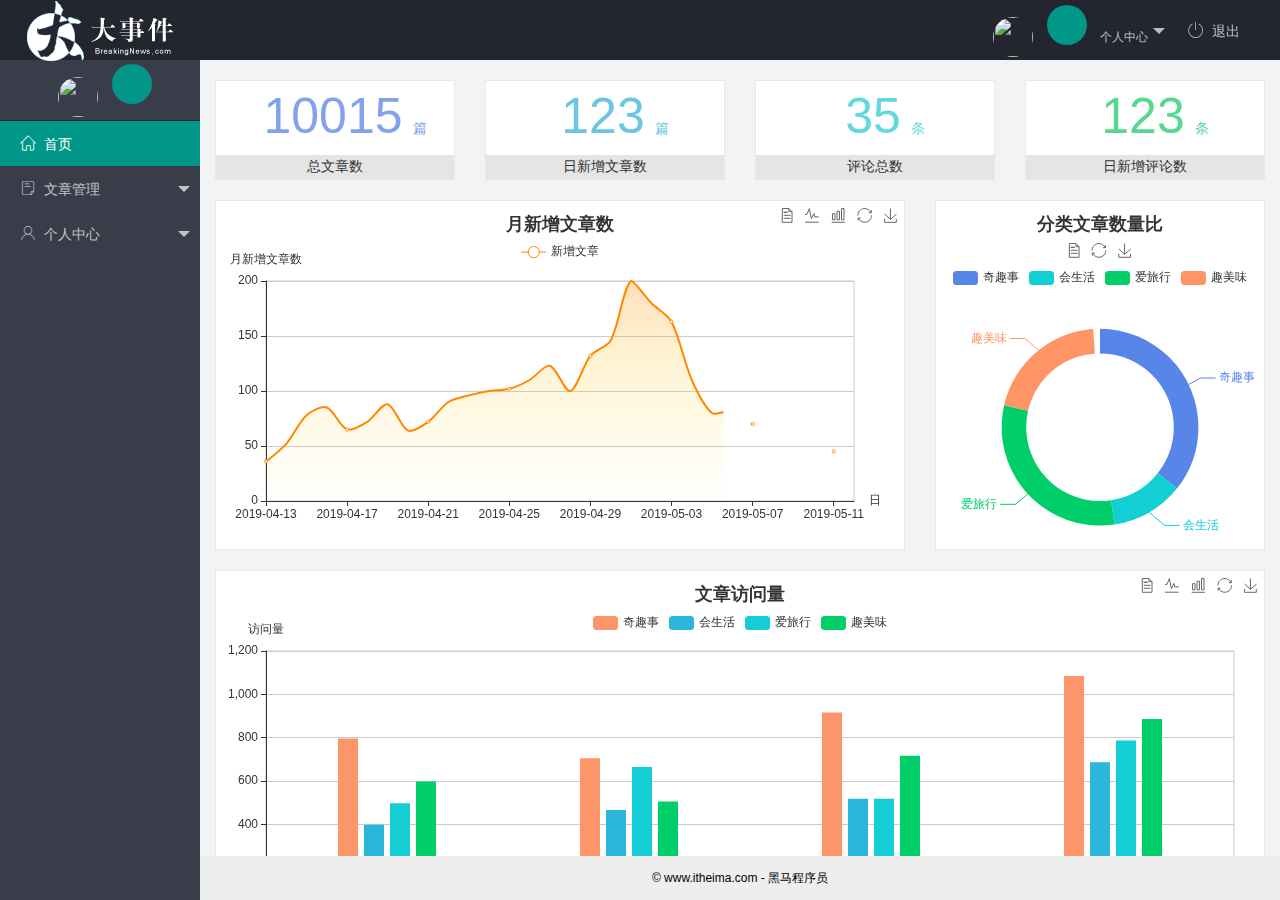
==== commit d5902d77: "完成提交" ====
--- a/index.html
+++ b/index.html
@@ -23,8 +23,10 @@
             <!-- 头部区域（可配合layui已有的水平导航） -->
             <ul class="layui-nav layui-layout-right">
                 <li class="layui-nav-item">
-                    <a href="javascript:;">
+                    <a href="javascript:;" class="userinfo">
                         <img src="http://t.cn/RCzsdCq" class="layui-nav-img">
+                        <!-- 此处为文字头像 -->
+                        <span class="text-avatar"></span>
                         个人中心
                     </a>
                     <dl class="layui-nav-child">
@@ -33,17 +35,23 @@
                         <dd><a href="">重置密码</a></dd>
                     </dl>
                 </li>
-                <li class="layui-nav-item"><a href=""><span class="iconfont icon-tuichu
+                <li class="layui-nav-item"><a href="javascript:;" id="btnlogout"><span class="iconfont icon-tuichu
                     "></span>退出</a></li>
             </ul>
         </div>
-
         <div class="layui-side layui-bg-black">
             <div class="layui-side-scroll">
+                <!-- 左侧导航栏的头像区域 -->
+                <div class="userinfo">
+                    <img src="http://t.cn/RCzsdCq" class="layui-nav-img">
+                    <span class="text-avatar"></span>
+                    <span id="welcome"></span>
+                </div>
                 <!-- 左侧导航区域（可配合layui已有的垂直导航） -->
                 <!-- lay-shrink="all" 这个属性展开子菜单时，收缩兄弟节点已展开的子菜单 -->
                 <ul class="layui-nav layui-nav-tree" lay-shrink="all">
-                    <li class="layui-nav-item"><a href="home/dashboard.html" target="fm"><span class="iconfont icon-home"></span>首页</a>
+                    <li class="layui-nav-item layui-this"><a href="home/dashboard.html" target="fm"><span
+                                class="iconfont icon-home"></span>首页</a>
                     </li>
                     <li class="layui-nav-item">
                         <a class="" href="javascript:;"><span class="iconfont icon-16"></span>文章管理</a>
@@ -69,7 +77,7 @@
         <div class="layui-body">
             <!-- 内容主体区域 -->
             <!-- 这个标签可以看作是网页的载体 -->
-            <iframe name="fm" src="" frameborder="0">
+            <iframe name="fm" src="home/dashboard.html" frameborder="0">
 
             </iframe>
         </div>
@@ -81,6 +89,12 @@
     </div>
     <!-- 导入layui.js文件 -->
     <script src="assets/lib/layui/layui.all.js"></script>
+    <!-- 导入jQuery文件 -->
+    <script src="assets/lib/jquery.js"></script>    
+    <!-- 导入baseAPI.js文件 -->
+    <script src="assets/js/baseAPI.js   "></script>
+    <!-- 导入index.js -->
+    <script src="assets/js/index.js"></script>
 </body>
 
 </html>--- a/assets/css/index.css
+++ b/assets/css/index.css
@@ -3,17 +3,56 @@
     text-align: center;
     font-size: 12px;
 }
+
 .iconfont {
     margin-right: 8px;
 }
+
 .layui-icon {
     margin-right: 8px;
     margin-left: 20px;
 }
+
 .layui-body {
     overflow: hidden;
 }
+
 iframe {
     width: 100%;
     height: 100%;
+}
+
+a {
+    transition: none !important;
+}
+
+.userinfo {
+    height: 60px;
+    line-height: 60px;
+    text-align: center;
+    font-size: 12px;
+    user-select: none;
+}
+
+.layui-side-scroll .userinfo {
+    border-bottom: 1px solid #282b33;
+}
+
+.layui-nav-img {
+    width: 40px;
+    height: 40px;
+}
+
+.text-avatar {
+    display: inline-block;
+    height: 40px;
+    width: 40px;
+    margin-right: 10px;
+    border-radius: 50%;
+    background-color: #009688;
+    text-align: center;
+    line-height: 40px;
+    font-size: 20px;
+    position: relative;
+    top: 4px;
 }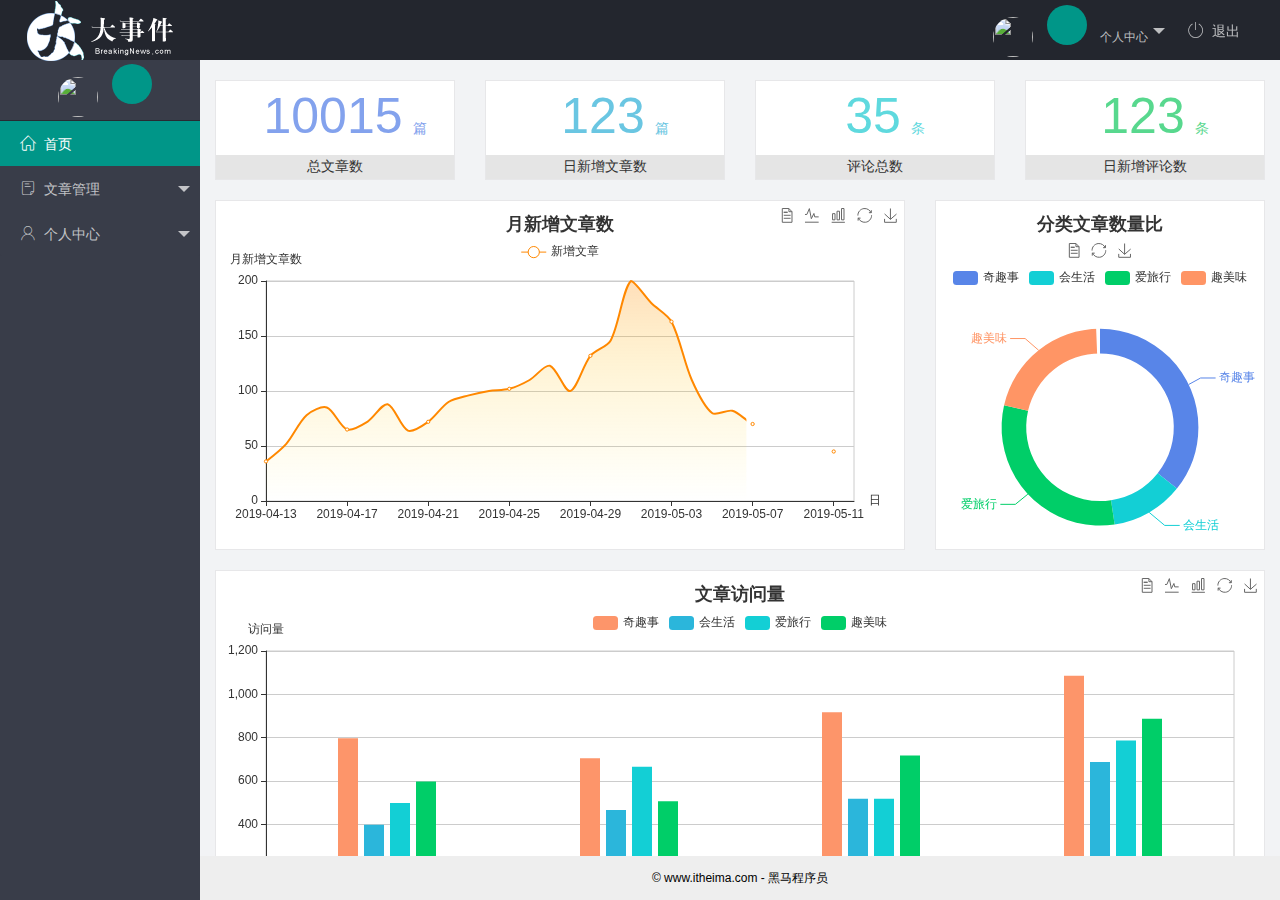
==== commit d69b3a32: "个人中心功能开发完成" ====
--- a/index.html
+++ b/index.html
@@ -30,9 +30,9 @@
                         个人中心
                     </a>
                     <dl class="layui-nav-child">
-                        <dd><a href="">基本资料</a></dd>
-                        <dd><a href="">更换头像</a></dd>
-                        <dd><a href="">重置密码</a></dd>
+                        <dd><a href="user/user_info.html" target="fm">基本资料</a></dd>
+                        <dd><a href="user/user_avatar.html" target="fm">更换头像</a></dd>
+                        <dd><a href="user/user_pwd.html" target="fm">重置密码</a></dd>
                     </dl>
                 </li>
                 <li class="layui-nav-item"><a href="javascript:;" id="btnlogout"><span class="iconfont icon-tuichu
@@ -64,9 +64,9 @@
                     <li class="layui-nav-item">
                         <a href="javascript:;"><span class="iconfont icon-user"></span>个人中心</a>
                         <dl class="layui-nav-child">
-                            <dd><a href="javascript:;"><i class="layui-icon layui-icon-app"></i>基本资料</a></dd>
-                            <dd><a href="javascript:;"><i class="layui-icon layui-icon-app"></i>更换头像</a></dd>
-                            <dd><a href="javascript:;"><i class="layui-icon 
+                            <dd><a href="user/user_info.html" target="fm"><i class="layui-icon layui-icon-app"></i>基本资料</a></dd>
+                            <dd><a href="user/user_avatar.html" target="fm"><i class="layui-icon layui-icon-app"></i>更换头像</a></dd>
+                            <dd><a href="user/user_pwd.html" target="fm"><i class="layui-icon 
                                 layui-icon-app"></i>重置密码</a></dd>
                         </dl>
                     </li>
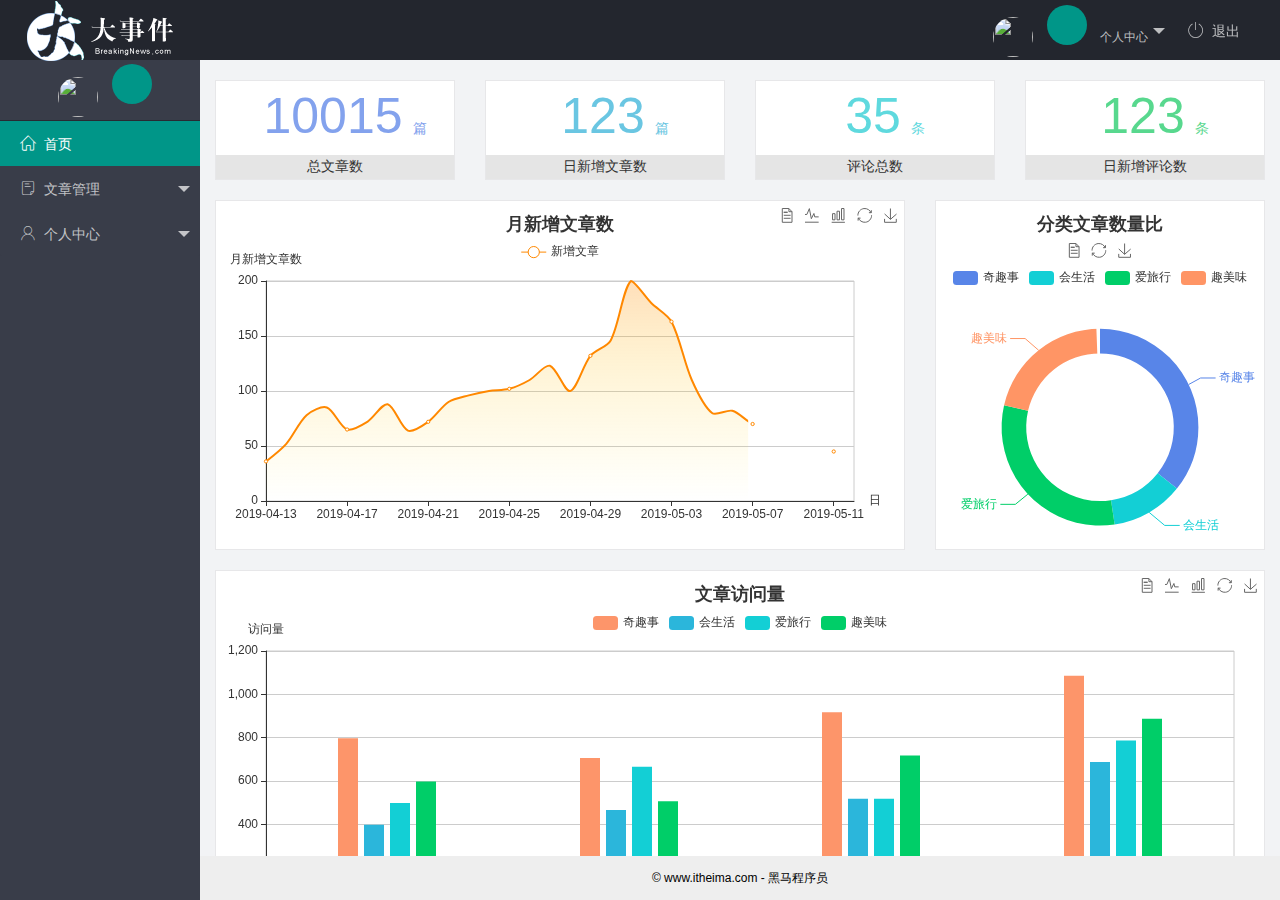
==== commit 99bf296b: "完成文章管理相关功能的开发" ====
--- a/index.html
+++ b/index.html
@@ -56,16 +56,21 @@
                     <li class="layui-nav-item">
                         <a class="" href="javascript:;"><span class="iconfont icon-16"></span>文章管理</a>
                         <dl class="layui-nav-child">
-                            <dd><a href="javascript:;"><i class="layui-icon layui-icon-app"></i>文章类别</a></dd>
-                            <dd><a href="javascript:;"><i class="layui-icon layui-icon-app"></i>文章列表</a></dd>
-                            <dd><a href="javascript:;"><i class="layui-icon layui-icon-app"></i>发布文章</a></dd>
+                            <dd><a href="article/art_cate.html" target="fm"><i
+                                        class="layui-icon layui-icon-app"></i>文章类别</a></dd>
+                            <dd><a href="article/art_list.html" target="fm"><i
+                                        class="layui-icon layui-icon-app"></i>文章列表</a></dd>
+                            <dd><a href="article/art_pub.html" target="fm"><i
+                                        class="layui-icon layui-icon-app"></i>发布文章</a></dd>
                         </dl>
                     </li>
                     <li class="layui-nav-item">
                         <a href="javascript:;"><span class="iconfont icon-user"></span>个人中心</a>
                         <dl class="layui-nav-child">
-                            <dd><a href="user/user_info.html" target="fm"><i class="layui-icon layui-icon-app"></i>基本资料</a></dd>
-                            <dd><a href="user/user_avatar.html" target="fm"><i class="layui-icon layui-icon-app"></i>更换头像</a></dd>
+                            <dd><a href="user/user_info.html" target="fm"><i
+                                        class="layui-icon layui-icon-app"></i>基本资料</a></dd>
+                            <dd><a href="user/user_avatar.html" target="fm"><i
+                                        class="layui-icon layui-icon-app"></i>更换头像</a></dd>
                             <dd><a href="user/user_pwd.html" target="fm"><i class="layui-icon 
                                 layui-icon-app"></i>重置密码</a></dd>
                         </dl>
@@ -90,7 +95,7 @@
     <!-- 导入layui.js文件 -->
     <script src="assets/lib/layui/layui.all.js"></script>
     <!-- 导入jQuery文件 -->
-    <script src="assets/lib/jquery.js"></script>    
+    <script src="assets/lib/jquery.js"></script>
     <!-- 导入baseAPI.js文件 -->
     <script src="assets/js/baseAPI.js   "></script>
     <!-- 导入index.js -->
